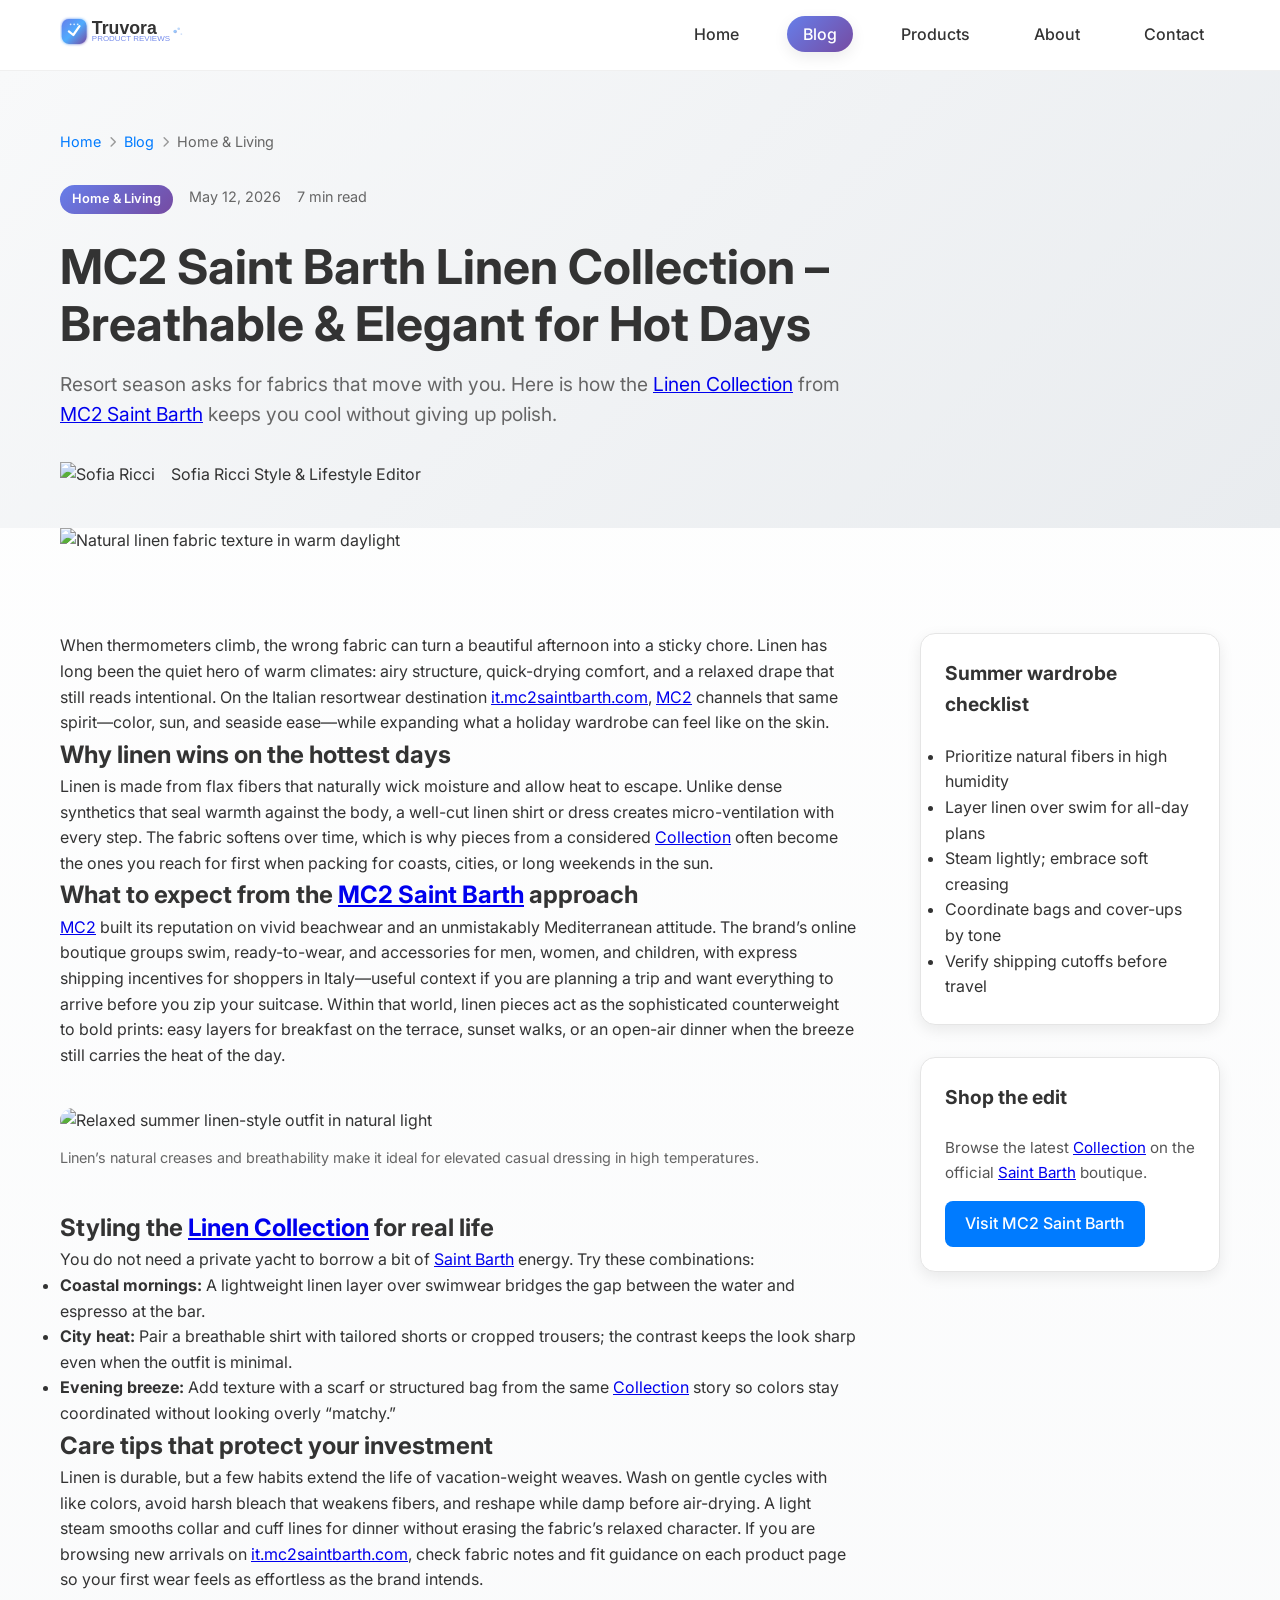
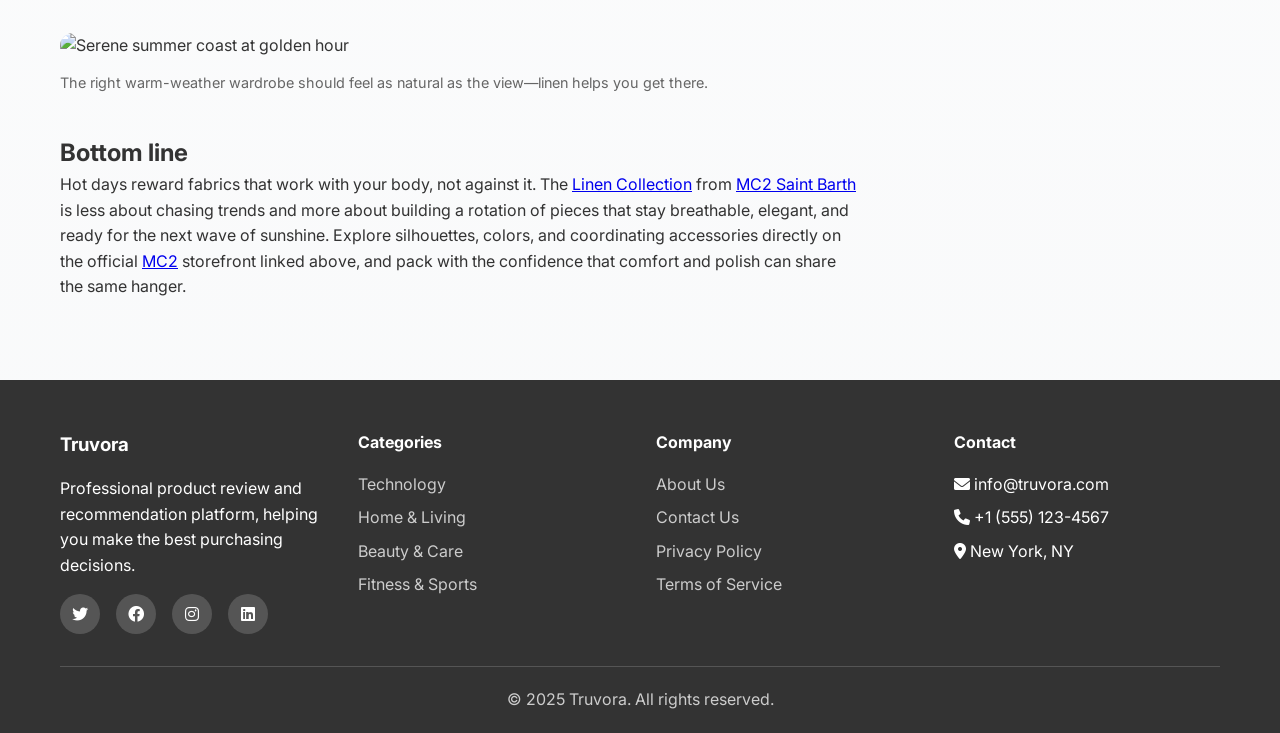
==== article-mc2-saint-barth-linen.html @ cedaa0e0 "5.8" ====
<!DOCTYPE html>
<html lang="en">
<head>
    <meta charset="UTF-8">
    <meta name="viewport" content="width=device-width, initial-scale=1.0">
    <title>MC2 Saint Barth Linen Collection – Breathable &amp; Elegant for Hot Days | Truvora</title>
    <meta name="description" content="Why linen belongs in your summer rotation: a closer look at the MC2 Saint Barth Linen Collection for breathable, elegant warm-weather style.">
    <link rel="stylesheet" href="styles.css">
    <link href="https://fonts.googleapis.com/css2?family=Inter:wght@300;400;500;600;700&display=swap" rel="stylesheet">
    <link rel="stylesheet" href="https://cdnjs.cloudflare.com/ajax/libs/font-awesome/6.0.0/css/all.min.css">
</head>
<body>
    <header class="header">
        <nav class="nav">
            <div class="nav-container">
                <div class="nav-logo">
                    <a href="index.html">
                        <img src="assets/truvora-logo.svg" alt="Truvora" class="logo">
                    </a>
                </div>
                <ul class="nav-menu">
                    <li><a href="index.html" class="nav-link">Home</a></li>
                    <li><a href="index.html#blog" class="nav-link active">Blog</a></li>
                    <li><a href="products.html" class="nav-link">Products</a></li>
                    <li><a href="about.html" class="nav-link">About</a></li>
                    <li><a href="contact.html" class="nav-link">Contact</a></li>
                </ul>
                <div class="nav-toggle">
                    <span></span>
                    <span></span>
                    <span></span>
                </div>
            </div>
        </nav>
    </header>

    <main>
        <article class="article-detail">
            <section class="article-hero">
                <div class="container">
                    <div class="breadcrumb">
                        <a href="index.html">Home</a>
                        <i class="fas fa-chevron-right"></i>
                        <a href="index.html#blog">Blog</a>
                        <i class="fas fa-chevron-right"></i>
                        <span>Home &amp; Living</span>
                    </div>

                    <div class="article-header">
                        <div class="article-meta">
                            <span class="article-category">Home &amp; Living</span>
                            <time class="article-date" datetime="2026-05-12">May 12, 2026</time>
                            <span class="article-read-time">7 min read</span>
                        </div>

                        <h1 class="article-title">MC2 Saint Barth Linen Collection – Breathable &amp; Elegant for Hot Days</h1>
                        <p class="article-subtitle">Resort season asks for fabrics that move with you. Here is how the <a href="https://admin.rewardoo.com/track/f3d2XEMuxmLf26zHn4UpFUmrH_b_bd1S8TTTZJlPIyOnU4Ndp4Wq_bPQtnCunZv2vePEtzWHOWPF6J0ziDn4dPK?source=inner&amp;url=https%3A%2F%2Fit.mc2saintbarth.com%2F">Linen Collection</a> from <a href="https://admin.rewardoo.com/track/f3d2XEMuxmLf26zHn4UpFUmrH_b_bd1S8TTTZJlPIyOnU4Ndp4Wq_bPQtnCunZv2vePEtzWHOWPF6J0ziDn4dPK?source=inner&amp;url=https%3A%2F%2Fit.mc2saintbarth.com%2F">MC2 Saint Barth</a> keeps you cool without giving up polish.</p>

                        <div class="article-author">
                            <img src="https://images.unsplash.com/photo-1544005313-94ddf0286df2?w=50&amp;h=50&amp;fit=crop&amp;crop=face" alt="Sofia Ricci">
                            <div class="author-info">
                                <span class="author-name">Sofia Ricci</span>
                                <span class="author-title">Style &amp; Lifestyle Editor</span>
                            </div>
                        </div>
                    </div>
                </div>
            </section>

            <section class="article-image">
                <div class="container">
                    <img src="https://images.unsplash.com/photo-1620799140408-edc6dcb6d633?w=1200&amp;h=600&amp;fit=crop" alt="Natural linen fabric texture in warm daylight" class="featured-image">
                </div>
            </section>

            <section class="article-content">
                <div class="container">
                    <div class="content-wrapper">
                        <div class="article-body">
                            <p class="lead">When thermometers climb, the wrong fabric can turn a beautiful afternoon into a sticky chore. Linen has long been the quiet hero of warm climates: airy structure, quick-drying comfort, and a relaxed drape that still reads intentional. On the Italian resortwear destination <a href="https://admin.rewardoo.com/track/f3d2XEMuxmLf26zHn4UpFUmrH_b_bd1S8TTTZJlPIyOnU4Ndp4Wq_bPQtnCunZv2vePEtzWHOWPF6J0ziDn4dPK?source=inner&amp;url=https%3A%2F%2Fit.mc2saintbarth.com%2F">it.mc2saintbarth.com</a>, <a href="https://admin.rewardoo.com/track/f3d2XEMuxmLf26zHn4UpFUmrH_b_bd1S8TTTZJlPIyOnU4Ndp4Wq_bPQtnCunZv2vePEtzWHOWPF6J0ziDn4dPK?source=inner&amp;url=https%3A%2F%2Fit.mc2saintbarth.com%2F">MC2</a> channels that same spirit—color, sun, and seaside ease—while expanding what a holiday wardrobe can feel like on the skin.</p>

                            <h2>Why linen wins on the hottest days</h2>
                            <p>Linen is made from flax fibers that naturally wick moisture and allow heat to escape. Unlike dense synthetics that seal warmth against the body, a well-cut linen shirt or dress creates micro-ventilation with every step. The fabric softens over time, which is why pieces from a considered <a href="https://admin.rewardoo.com/track/f3d2XEMuxmLf26zHn4UpFUmrH_b_bd1S8TTTZJlPIyOnU4Ndp4Wq_bPQtnCunZv2vePEtzWHOWPF6J0ziDn4dPK?source=inner&amp;url=https%3A%2F%2Fit.mc2saintbarth.com%2F">Collection</a> often become the ones you reach for first when packing for coasts, cities, or long weekends in the sun.</p>

                            <h2>What to expect from the <a href="https://admin.rewardoo.com/track/f3d2XEMuxmLf26zHn4UpFUmrH_b_bd1S8TTTZJlPIyOnU4Ndp4Wq_bPQtnCunZv2vePEtzWHOWPF6J0ziDn4dPK?source=inner&amp;url=https%3A%2F%2Fit.mc2saintbarth.com%2F">MC2 Saint Barth</a> approach</h2>
                            <p><a href="https://admin.rewardoo.com/track/f3d2XEMuxmLf26zHn4UpFUmrH_b_bd1S8TTTZJlPIyOnU4Ndp4Wq_bPQtnCunZv2vePEtzWHOWPF6J0ziDn4dPK?source=inner&amp;url=https%3A%2F%2Fit.mc2saintbarth.com%2F">MC2</a> built its reputation on vivid beachwear and an unmistakably Mediterranean attitude. The brand’s online boutique groups swim, ready-to-wear, and accessories for men, women, and children, with express shipping incentives for shoppers in Italy—useful context if you are planning a trip and want everything to arrive before you zip your suitcase. Within that world, linen pieces act as the sophisticated counterweight to bold prints: easy layers for breakfast on the terrace, sunset walks, or an open-air dinner when the breeze still carries the heat of the day.</p>

                            <figure style="margin: 2.5rem 0;">
                                <img src="https://images.unsplash.com/photo-1503341504253-dff4815485f1?w=1000&amp;h=560&amp;fit=crop" alt="Relaxed summer linen-style outfit in natural light" style="width: 100%; border-radius: var(--border-radius, 12px); display: block;">
                                <figcaption style="margin-top: 0.75rem; font-size: 0.9rem; color: #666;">Linen’s natural creases and breathability make it ideal for elevated casual dressing in high temperatures.</figcaption>
                            </figure>

                            <h2>Styling the <a href="https://admin.rewardoo.com/track/f3d2XEMuxmLf26zHn4UpFUmrH_b_bd1S8TTTZJlPIyOnU4Ndp4Wq_bPQtnCunZv2vePEtzWHOWPF6J0ziDn4dPK?source=inner&amp;url=https%3A%2F%2Fit.mc2saintbarth.com%2F">Linen Collection</a> for real life</h2>
                            <p>You do not need a private yacht to borrow a bit of <a href="https://admin.rewardoo.com/track/f3d2XEMuxmLf26zHn4UpFUmrH_b_bd1S8TTTZJlPIyOnU4Ndp4Wq_bPQtnCunZv2vePEtzWHOWPF6J0ziDn4dPK?source=inner&amp;url=https%3A%2F%2Fit.mc2saintbarth.com%2F">Saint Barth</a> energy. Try these combinations:</p>
                            <ul>
                                <li><strong>Coastal mornings:</strong> A lightweight linen layer over swimwear bridges the gap between the water and espresso at the bar.</li>
                                <li><strong>City heat:</strong> Pair a breathable shirt with tailored shorts or cropped trousers; the contrast keeps the look sharp even when the outfit is minimal.</li>
                                <li><strong>Evening breeze:</strong> Add texture with a scarf or structured bag from the same <a href="https://admin.rewardoo.com/track/f3d2XEMuxmLf26zHn4UpFUmrH_b_bd1S8TTTZJlPIyOnU4Ndp4Wq_bPQtnCunZv2vePEtzWHOWPF6J0ziDn4dPK?source=inner&amp;url=https%3A%2F%2Fit.mc2saintbarth.com%2F">Collection</a> story so colors stay coordinated without looking overly “matchy.”</li>
                            </ul>

                            <h2>Care tips that protect your investment</h2>
                            <p>Linen is durable, but a few habits extend the life of vacation-weight weaves. Wash on gentle cycles with like colors, avoid harsh bleach that weakens fibers, and reshape while damp before air-drying. A light steam smooths collar and cuff lines for dinner without erasing the fabric’s relaxed character. If you are browsing new arrivals on <a href="https://admin.rewardoo.com/track/f3d2XEMuxmLf26zHn4UpFUmrH_b_bd1S8TTTZJlPIyOnU4Ndp4Wq_bPQtnCunZv2vePEtzWHOWPF6J0ziDn4dPK?source=inner&amp;url=https%3A%2F%2Fit.mc2saintbarth.com%2F">it.mc2saintbarth.com</a>, check fabric notes and fit guidance on each product page so your first wear feels as effortless as the brand intends.</p>

                            <figure style="margin: 2.5rem 0;">
                                <img src="https://images.unsplash.com/photo-1469334031218-e382a71b716b?w=1000&amp;h=560&amp;fit=crop" alt="Serene summer coast at golden hour" style="width: 100%; border-radius: var(--border-radius, 12px); display: block;">
                                <figcaption style="margin-top: 0.75rem; font-size: 0.9rem; color: #666;">The right warm-weather wardrobe should feel as natural as the view—linen helps you get there.</figcaption>
                            </figure>

                            <h2>Bottom line</h2>
                            <p>Hot days reward fabrics that work with your body, not against it. The <a href="https://admin.rewardoo.com/track/f3d2XEMuxmLf26zHn4UpFUmrH_b_bd1S8TTTZJlPIyOnU4Ndp4Wq_bPQtnCunZv2vePEtzWHOWPF6J0ziDn4dPK?source=inner&amp;url=https%3A%2F%2Fit.mc2saintbarth.com%2F">Linen Collection</a> from <a href="https://admin.rewardoo.com/track/f3d2XEMuxmLf26zHn4UpFUmrH_b_bd1S8TTTZJlPIyOnU4Ndp4Wq_bPQtnCunZv2vePEtzWHOWPF6J0ziDn4dPK?source=inner&amp;url=https%3A%2F%2Fit.mc2saintbarth.com%2F">MC2 Saint Barth</a> is less about chasing trends and more about building a rotation of pieces that stay breathable, elegant, and ready for the next wave of sunshine. Explore silhouettes, colors, and coordinating accessories directly on the official <a href="https://admin.rewardoo.com/track/f3d2XEMuxmLf26zHn4UpFUmrH_b_bd1S8TTTZJlPIyOnU4Ndp4Wq_bPQtnCunZv2vePEtzWHOWPF6J0ziDn4dPK?source=inner&amp;url=https%3A%2F%2Fit.mc2saintbarth.com%2F">MC2</a> storefront linked above, and pack with the confidence that comfort and polish can share the same hanger.</p>
                        </div>

                        <aside class="article-sidebar">
                            <div class="sidebar-widget">
                                <h3>Summer wardrobe checklist</h3>
                                <ul class="takeaways-list">
                                    <li>Prioritize natural fibers in high humidity</li>
                                    <li>Layer linen over swim for all-day plans</li>
                                    <li>Steam lightly; embrace soft creasing</li>
                                    <li>Coordinate bags and cover-ups by tone</li>
                                    <li>Verify shipping cutoffs before travel</li>
                                </ul>
                            </div>

                            <div class="sidebar-widget">
                                <h3>Shop the edit</h3>
                                <p style="font-size: 0.95rem; color: #555; margin-bottom: 1rem;">Browse the latest <a href="https://admin.rewardoo.com/track/f3d2XEMuxmLf26zHn4UpFUmrH_b_bd1S8TTTZJlPIyOnU4Ndp4Wq_bPQtnCunZv2vePEtzWHOWPF6J0ziDn4dPK?source=inner&amp;url=https%3A%2F%2Fit.mc2saintbarth.com%2F">Collection</a> on the official <a href="https://admin.rewardoo.com/track/f3d2XEMuxmLf26zHn4UpFUmrH_b_bd1S8TTTZJlPIyOnU4Ndp4Wq_bPQtnCunZv2vePEtzWHOWPF6J0ziDn4dPK?source=inner&amp;url=https%3A%2F%2Fit.mc2saintbarth.com%2F">Saint Barth</a> boutique.</p>
                                <a href="https://admin.rewardoo.com/track/f3d2XEMuxmLf26zHn4UpFUmrH_b_bd1S8TTTZJlPIyOnU4Ndp4Wq_bPQtnCunZv2vePEtzWHOWPF6J0ziDn4dPK?source=inner&amp;url=https%3A%2F%2Fit.mc2saintbarth.com%2F" class="btn btn-primary" style="display: inline-block; padding: 0.65rem 1.25rem; text-decoration: none; border-radius: 8px;">Visit MC2 Saint Barth</a>
                            </div>
                        </aside>
                    </div>
                </div>
            </section>
        </article>
    </main>

    <footer class="footer">
        <div class="container">
            <div class="footer-content">
                <div class="footer-section">
                    <h3>Truvora</h3>
                    <p>Professional product review and recommendation platform, helping you make the best purchasing decisions.</p>
                    <div class="social-links">
                        <a href="#" aria-label="Twitter"><i class="fab fa-twitter"></i></a>
                        <a href="#" aria-label="Facebook"><i class="fab fa-facebook"></i></a>
                        <a href="#" aria-label="Instagram"><i class="fab fa-instagram"></i></a>
                        <a href="#" aria-label="LinkedIn"><i class="fab fa-linkedin"></i></a>
                    </div>
                </div>
                <div class="footer-section">
                    <h4>Categories</h4>
                    <ul>
                        <li><a href="#">Technology</a></li>
                        <li><a href="#">Home &amp; Living</a></li>
                        <li><a href="#">Beauty &amp; Care</a></li>
                        <li><a href="#">Fitness &amp; Sports</a></li>
                    </ul>
                </div>
                <div class="footer-section">
                    <h4>Company</h4>
                    <ul>
                        <li><a href="about.html">About Us</a></li>
                        <li><a href="contact.html">Contact Us</a></li>
                        <li><a href="#">Privacy Policy</a></li>
                        <li><a href="#">Terms of Service</a></li>
                    </ul>
                </div>
                <div class="footer-section">
                    <h4>Contact</h4>
                    <ul>
                        <li><i class="fas fa-envelope"></i> info@truvora.com</li>
                        <li><i class="fas fa-phone"></i> +1 (555) 123-4567</li>
                        <li><i class="fas fa-map-marker-alt"></i> New York, NY</li>
                    </ul>
                </div>
            </div>
            <div class="footer-bottom">
                <p>&copy; 2025 Truvora. All rights reserved.</p>
            </div>
        </div>
    </footer>

    <script src="script.js"></script>
</body>
</html>
---- styles.css ----
/* Reset and Base Styles */
* {
    margin: 0;
    padding: 0;
    box-sizing: border-box;
}

:root {
    --primary-color: #007bff;
    --primary-dark: #0056b3;
    --secondary-color: #ff6b6b;
    --accent-color: #28a745;
    --warning-color: #ffc107;
    --dark-color: #333;
    --light-color: #f8f9fa;
    --border-color: #e5e5e5;
    --shadow-light: 0 5px 15px rgba(0,0,0,0.08);
    --shadow-medium: 0 10px 30px rgba(0,0,0,0.12);
    --shadow-heavy: 0 20px 40px rgba(0,0,0,0.15);
    --gradient-primary: linear-gradient(135deg, #667eea 0%, #764ba2 100%);
    --gradient-secondary: linear-gradient(135deg, #f093fb 0%, #f5576c 100%);
    --gradient-accent: linear-gradient(135deg, #4facfe 0%, #00f2fe 100%);
    --border-radius: 15px;
    --border-radius-small: 8px;
    --transition: all 0.3s cubic-bezier(0.4, 0, 0.2, 1);
}

body {
    font-family: 'Inter', -apple-system, BlinkMacSystemFont, 'Segoe UI', Roboto, sans-serif;
    line-height: 1.6;
    color: var(--dark-color);
    background: linear-gradient(180deg, #ffffff 0%, #f8f9fa 100%);
    overflow-x: hidden;
}

.container {
    max-width: 1200px;
    margin: 0 auto;
    padding: 0 20px;
}

/* Header and Navigation */
.header {
    position: fixed;
    top: 0;
    width: 100%;
    background: rgba(255, 255, 255, 0.95);
    backdrop-filter: blur(20px);
    border-bottom: 1px solid rgba(0,0,0,0.06);
    z-index: 1000;
    transition: var(--transition);
    box-shadow: 0 2px 20px rgba(0,0,0,0.04);
}

.nav-container {
    max-width: 1200px;
    margin: 0 auto;
    padding: 0 20px;
    display: flex;
    justify-content: space-between;
    align-items: center;
    height: 70px;
}

.nav-logo .logo {
    height: 40px;
    width: auto;
}

.nav-menu {
    display: flex;
    list-style: none;
    gap: 2rem;
}

.nav-link {
    text-decoration: none;
    color: var(--dark-color);
    font-weight: 500;
    transition: var(--transition);
    position: relative;
    padding: 8px 16px;
    border-radius: 20px;
}

.nav-link:hover {
    color: var(--primary-color);
    background: rgba(0, 123, 255, 0.08);
}

.nav-link.active {
    color: white;
    background: var(--gradient-primary);
    box-shadow: var(--shadow-light);
}

.nav-link.active::after {
    display: none;
}

.nav-toggle {
    display: none;
    flex-direction: column;
    cursor: pointer;
}

.nav-toggle span {
    width: 25px;
    height: 3px;
    background: #333;
    margin: 3px 0;
    transition: 0.3s;
}

/* Hero Section */
.hero {
    padding: 120px 0 80px;
    background: var(--gradient-primary);
    color: white;
    display: flex;
    align-items: center;
    min-height: 85vh;
    position: relative;
    overflow: hidden;
}

.hero::before {
    content: '';
    position: absolute;
    top: 0;
    left: 0;
    right: 0;
    bottom: 0;
    background: url('data:image/svg+xml,<svg xmlns="http://www.w3.org/2000/svg" viewBox="0 0 100 20"><defs><radialGradient id="a" cx="50%" cy="50%" r="50%"><stop offset="0%" stop-color="%23fff" stop-opacity="0.1"/><stop offset="100%" stop-color="%23fff" stop-opacity="0"/></radialGradient></defs><circle cx="10" cy="10" r="10" fill="url(%23a)"/><circle cx="30" cy="10" r="8" fill="url(%23a)"/><circle cx="60" cy="10" r="12" fill="url(%23a)"/><circle cx="90" cy="10" r="6" fill="url(%23a)"/></svg>');
    opacity: 0.1;
    animation: float 20s ease-in-out infinite;
}

.hero-content {
    flex: 1;
    max-width: 600px;
    margin: 0 auto 0 0;
}

.hero-badges {
    display: flex;
    gap: 1rem;
    margin-bottom: 1.5rem;
    flex-wrap: wrap;
}

.hero-badge {
    display: inline-flex;
    align-items: center;
    gap: 0.5rem;
    background: rgba(255, 255, 255, 0.2);
    backdrop-filter: blur(10px);
    color: white;
    padding: 0.5rem 1rem;
    border-radius: 25px;
    font-size: 0.85rem;
    font-weight: 500;
    border: 1px solid rgba(255, 255, 255, 0.3);
    transition: var(--transition);
}

.hero-badge:hover {
    background: rgba(255, 255, 255, 0.3);
    transform: translateY(-2px);
    box-shadow: 0 8px 25px rgba(0,0,0,0.15);
}

.hero-badge i {
    font-size: 0.9rem;
    filter: drop-shadow(0 1px 2px rgba(0,0,0,0.2));
}

.hero-title {
    font-size: 3.5rem;
    font-weight: 700;
    margin-bottom: 1rem;
    line-height: 1.2;
    background: linear-gradient(45deg, #fff, #f0f8ff);
    -webkit-background-clip: text;
    -webkit-text-fill-color: transparent;
    background-clip: text;
    text-shadow: 0 4px 12px rgba(0,0,0,0.1);
}

.hero-subtitle {
    font-size: 1.25rem;
    margin-bottom: 2rem;
    opacity: 0.9;
}

.hero-search {
    display: flex;
    gap: 10px;
    margin-bottom: 2rem;
    position: relative;
}

.hero-search input {
    flex: 1;
    padding: 18px 24px;
    border: none;
    border-radius: 50px;
    font-size: 1rem;
    outline: none;
    background: rgba(255, 255, 255, 0.95);
    backdrop-filter: blur(10px);
    box-shadow: var(--shadow-medium);
    transition: var(--transition);
}

.hero-search input:focus {
    transform: translateY(-2px);
    box-shadow: 0 15px 35px rgba(0,0,0,0.15);
}

.hero-search button {
    padding: 18px 28px;
    background: var(--gradient-secondary);
    color: white;
    border: none;
    border-radius: 50px;
    cursor: pointer;
    transition: var(--transition);
    box-shadow: var(--shadow-medium);
    position: relative;
    overflow: hidden;
}

.hero-search button::before {
    content: '';
    position: absolute;
    top: 0;
    left: -100%;
    width: 100%;
    height: 100%;
    background: linear-gradient(90deg, transparent, rgba(255,255,255,0.3), transparent);
    transition: left 0.6s;
}

.hero-search button:hover::before {
    left: 100%;
}

.hero-search button:hover {
    transform: translateY(-3px);
    box-shadow: 0 20px 40px rgba(0,0,0,0.2);
}

.hero-visual {
    flex: 1;
    display: flex;
    justify-content: center;
    align-items: center;
    padding: 2rem;
}

.product-showcase {
    display: grid;
    grid-template-columns: 1fr 1fr;
    grid-template-rows: auto auto auto;
    gap: 1.5rem;
    max-width: 500px;
    width: 100%;
}

.product-item-hero {
    background: rgba(255, 255, 255, 0.95);
    backdrop-filter: blur(20px);
    border-radius: 20px;
    padding: 1rem;
    box-shadow: 0 15px 35px rgba(0,0,0,0.1);
    transition: var(--transition);
    border: 1px solid rgba(255, 255, 255, 0.2);
    position: relative;
    overflow: hidden;
}

.product-item-hero::before {
    content: '';
    position: absolute;
    top: 0;
    left: -100%;
    width: 100%;
    height: 100%;
    background: linear-gradient(90deg, transparent, rgba(255,255,255,0.3), transparent);
    transition: left 0.6s;
}

.product-item-hero:hover::before {
    left: 100%;
}

.product-item-hero:hover {
    transform: translateY(-8px) scale(1.02);
    box-shadow: 0 25px 50px rgba(0,0,0,0.15);
}

.product-img {
    width: 100%;
    height: 100px;
    object-fit: cover;
    border-radius: 12px;
    margin-bottom: 0.75rem;
}

.product-rating-hero {
    display: flex;
    align-items: center;
    justify-content: space-between;
    gap: 0.5rem;
}

.stars-hero {
    display: flex;
    gap: 2px;
}

.stars-hero i {
    color: #ffc107;
    font-size: 0.8rem;
    filter: drop-shadow(0 1px 2px rgba(255, 193, 7, 0.3));
}

.rating-score {
    font-weight: 600;
    color: var(--dark-color);
    font-size: 0.9rem;
}

.review-stats {
    grid-column: 1 / -1;
    display: flex;
    justify-content: space-between;
    gap: 1rem;
    background: rgba(255, 255, 255, 0.9);
    backdrop-filter: blur(20px);
    border-radius: 20px;
    padding: 1.5rem;
    margin-top: 1rem;
    box-shadow: 0 15px 35px rgba(0,0,0,0.1);
    border: 1px solid rgba(255, 255, 255, 0.2);
}

.stat-item-hero {
    text-align: center;
    flex: 1;
}

.stat-number-hero {
    font-size: 1.5rem;
    font-weight: 700;
    color: var(--primary-color);
    background: var(--gradient-primary);
    -webkit-background-clip: text;
    -webkit-text-fill-color: transparent;
    background-clip: text;
    margin-bottom: 0.25rem;
}

.stat-label-hero {
    font-size: 0.8rem;
    color: var(--dark-color);
    opacity: 0.7;
    font-weight: 500;
}

/* Animation for product showcase */
.product-item-hero:nth-child(1) {
    animation-delay: 0.1s;
}

.product-item-hero:nth-child(2) {
    animation-delay: 0.2s;
}

.product-item-hero:nth-child(3) {
    animation-delay: 0.3s;
}

.review-stats {
    animation-delay: 0.4s;
}

/* Blog Section */
.blog-section {
    padding: 80px 0;
}

.section-header {
    text-align: center;
    margin-bottom: 3rem;
}

.section-header h2 {
    font-size: 2.5rem;
    font-weight: 700;
    margin-bottom: 1rem;
    color: var(--dark-color);
    position: relative;
    display: inline-block;
}

.section-header h2::after {
    content: '';
    position: absolute;
    bottom: -8px;
    left: 50%;
    transform: translateX(-50%);
    width: 60px;
    height: 4px;
    background: var(--gradient-primary);
    border-radius: 2px;
}

.category-filter {
    display: flex;
    justify-content: center;
    gap: 1rem;
    flex-wrap: wrap;
}

.filter-btn {
    padding: 12px 24px;
    border: 2px solid var(--border-color);
    background: white;
    color: #666;
    border-radius: 30px;
    cursor: pointer;
    transition: var(--transition);
    font-weight: 500;
    position: relative;
    overflow: hidden;
    box-shadow: var(--shadow-light);
}

.filter-btn::before {
    content: '';
    position: absolute;
    top: 0;
    left: -100%;
    width: 100%;
    height: 100%;
    background: var(--gradient-primary);
    transition: var(--transition);
    z-index: -1;
}

.filter-btn:hover::before,
.filter-btn.active::before {
    left: 0;
}

.filter-btn:hover,
.filter-btn.active {
    color: white;
    border-color: transparent;
    transform: translateY(-3px);
    box-shadow: var(--shadow-medium);
}

.blog-grid {
    display: grid;
    grid-template-columns: repeat(auto-fit, minmax(350px, 1fr));
    gap: 2rem;
    margin-bottom: 3rem;
}

.blog-card {
    background: white;
    border-radius: var(--border-radius);
    overflow: hidden;
    box-shadow: var(--shadow-light);
    transition: var(--transition);
    cursor: pointer;
    position: relative;
    border: 1px solid rgba(0,0,0,0.05);
}

.blog-card:hover {
    cursor: pointer;
}

.blog-card::before {
    content: '';
    position: absolute;
    top: 0;
    left: 0;
    right: 0;
    height: 4px;
    background: var(--gradient-primary);
    transform: scaleX(0);
    transition: var(--transition);
    transform-origin: left;
}

.blog-card:hover::before {
    transform: scaleX(1);
}

.blog-card:hover {
    transform: translateY(-8px) scale(1.02);
    box-shadow: var(--shadow-heavy);
    border-color: rgba(0, 123, 255, 0.1);
}

.blog-image {
    position: relative;
    overflow: hidden;
}

.blog-image img {
    width: 100%;
    height: 250px;
    object-fit: cover;
    object-position: center;
    transition: var(--transition);
    filter: brightness(1) contrast(1.05) saturate(1.1);
}

.blog-card:hover .blog-image img {
    transform: scale(1.08);
    filter: brightness(1.1) contrast(1.1) saturate(1.2);
}

/* Add image loading animation */
.blog-image {
    background: linear-gradient(90deg, #f0f0f0 25%, #e0e0e0 50%, #f0f0f0 75%);
    background-size: 200% 100%;
}

.blog-image img {
    opacity: 1;
}

@keyframes imageLoad {
    from {
        opacity: 0;
        transform: scale(0.95);
    }
    to {
        opacity: 1;
        transform: scale(1);
    }
}

.blog-content {
    padding: 1.5rem;
}

.blog-category {
    display: inline-block;
    background: var(--gradient-primary);
    color: white;
    padding: 6px 14px;
    border-radius: 20px;
    font-size: 0.75rem;
    font-weight: 600;
    margin-bottom: 0.75rem;
    text-transform: uppercase;
    letter-spacing: 0.5px;
    box-shadow: var(--shadow-light);
    position: relative;
    overflow: hidden;
}

.blog-category::before {
    content: '';
    position: absolute;
    top: 0;
    left: -100%;
    width: 100%;
    height: 100%;
    background: linear-gradient(90deg, transparent, rgba(255,255,255,0.2), transparent);
    transition: left 0.6s;
}

.blog-card:hover .blog-category::before {
    left: 100%;
}

.blog-content h3 {
    font-size: 1.25rem;
    font-weight: 600;
    margin-bottom: 0.5rem;
    line-height: 1.3;
}

.blog-content p {
    color: #666;
    margin-bottom: 1rem;
    line-height: 1.6;
}

.blog-meta {
    display: flex;
    gap: 1rem;
    color: #999;
    font-size: 0.9rem;
}

/* Featured Products */
.featured-products {
    background: linear-gradient(180deg, #f8f9fa 0%, #e9ecef 100%);
    padding: 80px 0;
    position: relative;
}

.featured-products::before {
    content: '';
    position: absolute;
    top: 0;
    left: 0;
    right: 0;
    height: 100px;
    background: linear-gradient(180deg, transparent 0%, rgba(248, 249, 250, 0.8) 100%);
    pointer-events: none;
}

.featured-products h2 {
    text-align: center;
    font-size: 2.5rem;
    font-weight: 700;
    margin-bottom: 3rem;
    color: #333;
}

.products-grid {
    display: grid;
    grid-template-columns: repeat(auto-fit, minmax(300px, 1fr));
    gap: 2rem;
}

.product-card {
    background: white;
    border-radius: var(--border-radius);
    overflow: hidden;
    box-shadow: var(--shadow-light);
    transition: var(--transition);
    cursor: pointer;
    position: relative;
    border: 1px solid rgba(0,0,0,0.05);
}

.product-card::after {
    content: '';
    position: absolute;
    top: 0;
    left: 0;
    right: 0;
    bottom: 0;
    background: linear-gradient(45deg, rgba(0, 123, 255, 0.05), rgba(118, 75, 162, 0.05));
    opacity: 0;
    transition: var(--transition);
    pointer-events: none;
}

.product-card:hover::after {
    opacity: 1;
}

.product-card:hover {
    transform: translateY(-8px) scale(1.02);
    box-shadow: var(--shadow-heavy);
    border-color: rgba(0, 123, 255, 0.2);
}

.product-card img {
    width: 100%;
    height: 200px;
    object-fit: cover;
}

.product-info {
    padding: 1.5rem;
}

.product-info h3 {
    font-size: 1.1rem;
    font-weight: 600;
    margin-bottom: 0.5rem;
}

.product-price {
    font-size: 1.25rem;
    font-weight: 700;
    color: #ff6b6b;
    margin-bottom: 0.5rem;
}

.product-rating {
    display: flex;
    align-items: center;
    gap: 0.5rem;
}

.product-rating .fas,
.product-rating .far {
    color: #ffc107;
    filter: drop-shadow(0 1px 2px rgba(255, 193, 7, 0.3));
    transition: var(--transition);
}

.product-card:hover .product-rating .fas {
    transform: scale(1.1);
    color: #ff9800;
}

/* Footer */
.footer {
    background: #333;
    color: white;
    padding: 50px 0 20px;
}

.footer-content {
    display: grid;
    grid-template-columns: repeat(auto-fit, minmax(250px, 1fr));
    gap: 2rem;
    margin-bottom: 2rem;
}

.footer-section h3,
.footer-section h4 {
    margin-bottom: 1rem;
}

.footer-section ul {
    list-style: none;
}

.footer-section ul li {
    margin-bottom: 0.5rem;
}

.footer-section a {
    color: #ccc;
    text-decoration: none;
    transition: color 0.3s ease;
}

.footer-section a:hover {
    color: white;
}

.social-links {
    display: flex;
    gap: 1rem;
    margin-top: 1rem;
}

.social-links a {
    display: inline-flex;
    align-items: center;
    justify-content: center;
    width: 40px;
    height: 40px;
    background: #555;
    color: white;
    border-radius: 50%;
    text-decoration: none;
    transition: all 0.3s ease;
}

.social-links a:hover {
    background: #007bff;
    transform: translateY(-2px);
}

.footer-bottom {
    border-top: 1px solid #555;
    padding-top: 20px;
    text-align: center;
    color: #ccc;
}

/* Pagination */
.pagination {
    display: flex;
    justify-content: center;
    align-items: center;
    gap: 10px;
    margin-top: 3rem;
}

.pagination-btn,
.pagination-number {
    padding: 10px 15px;
    border: 1px solid #ddd;
    background: white;
    color: #333;
    border-radius: 5px;
    cursor: pointer;
    transition: all 0.3s ease;
}

.pagination-btn:hover,
.pagination-number:hover {
    background: #007bff;
    color: white;
    border-color: #007bff;
}

.pagination-number.active {
    background: #007bff;
    color: white;
    border-color: #007bff;
}

.pagination-btn:disabled {
    opacity: 0.5;
    cursor: not-allowed;
}

/* About Page Styles */
.about-page,
.contact-page,
.products-page {
    padding-top: 70px;
}

.page-hero {
    padding: 120px 0 60px;
    background: linear-gradient(135deg, #667eea 0%, #764ba2 100%);
    color: white;
    text-align: center;
}

.page-hero h1 {
    font-size: 3rem;
    font-weight: 700;
    margin-bottom: 1rem;
}

.page-hero p {
    font-size: 1.25rem;
    opacity: 0.9;
}

.about-content {
    padding: 80px 0;
    background: white;
}

.about-grid {
    display: grid;
    grid-template-columns: 1fr 1fr;
    gap: 4rem;
    align-items: center;
    margin-bottom: 4rem;
}

.about-text h2 {
    font-size: 2.5rem;
    font-weight: 700;
    margin-bottom: 1.5rem;
    color: #333;
}

/* About text and image sections */
.about-text {
    display: block;
}

.about-image {
    display: block;
}

.about-text h3 {
    font-size: 1.5rem;
    font-weight: 600;
    margin: 2rem 0 1rem;
    color: #333;
}

.about-text p {
    font-size: 1.1rem;
    line-height: 1.8;
    color: #666;
    margin-bottom: 1.5rem;
}

.values-list {
    list-style: none;
    padding: 0;
}

.values-list li {
    margin-bottom: 1rem;
    padding: 15px;
    background: #f8f9fa;
    border-radius: 10px;
    border-left: 4px solid #007bff;
}

.values-list strong {
    color: #007bff;
}

.about-image img {
    width: 100%;
    border-radius: 15px;
    box-shadow: 0 20px 40px rgba(0,0,0,0.1);
}

.team-section {
    padding: 80px 0;
    background: #f8f9fa;
}

.team-section h2 {
    text-align: center;
    font-size: 2.5rem;
    font-weight: 700;
    margin-bottom: 3rem;
    color: #333;
}

.team-grid {
    display: grid;
    grid-template-columns: repeat(auto-fit, minmax(250px, 1fr));
    gap: 2rem;
}

.team-member {
    background: white;
    padding: 2rem;
    border-radius: 15px;
    text-align: center;
    box-shadow: 0 10px 30px rgba(0,0,0,0.1);
    transition: all 0.3s ease;
}

.team-member:hover {
    transform: translateY(-5px);
    box-shadow: 0 20px 40px rgba(0,0,0,0.15);
}

.team-member img {
    width: 120px;
    height: 120px;
    border-radius: 50%;
    object-fit: cover;
    margin-bottom: 1rem;
}

.team-member h3 {
    font-size: 1.25rem;
    font-weight: 600;
    margin-bottom: 0.5rem;
    color: #333;
}

.team-role {
    color: #007bff;
    font-weight: 600;
    margin-bottom: 1rem;
}

.stats-section {
    padding: 80px 0;
    background: #333;
    color: white;
}

.stats-grid {
    display: grid;
    grid-template-columns: repeat(auto-fit, minmax(200px, 1fr));
    gap: 2rem;
    text-align: center;
}

.stat-number {
    font-size: 3rem;
    font-weight: 700;
    color: #007bff;
    margin-bottom: 0.5rem;
}

.stat-label {
    font-size: 1.1rem;
    opacity: 0.8;
}

.methodology-section {
    padding: 80px 0;
    background: white;
}

.methodology-section h2 {
    text-align: center;
    font-size: 2.5rem;
    font-weight: 700;
    margin-bottom: 3rem;
    color: #333;
}

.methodology-grid {
    display: grid;
    grid-template-columns: repeat(auto-fit, minmax(250px, 1fr));
    gap: 2rem;
}

.methodology-item {
    text-align: center;
    padding: 2rem;
}

.methodology-icon {
    width: 80px;
    height: 80px;
    background: #007bff;
    color: white;
    border-radius: 50%;
    display: flex;
    align-items: center;
    justify-content: center;
    margin: 0 auto 1.5rem;
    font-size: 2rem;
}

.methodology-item h3 {
    font-size: 1.25rem;
    font-weight: 600;
    margin-bottom: 1rem;
    color: #333;
}

.methodology-item p {
    color: #666;
    line-height: 1.6;
}

/* Contact Page Styles */
.contact-content {
    padding: 80px 0;
    background: white;
    position: relative;
    z-index: 10;
    width: 100%;
    visibility: visible !important;
    min-height: 600px;
}

.contact-grid {
    display: grid;
    grid-template-columns: 1fr 1fr;
    gap: 4rem;
}

.contact-info h2 {
    font-size: 2rem;
    font-weight: 700;
    margin-bottom: 2rem;
    color: #333;
}

.contact-item {
    display: flex;
    gap: 1rem;
    margin-bottom: 2rem;
}

.contact-icon {
    width: 50px;
    height: 50px;
    background: #007bff;
    color: white;
    border-radius: 50%;
    display: flex;
    align-items: center;
    justify-content: center;
    flex-shrink: 0;
}

.contact-details h3 {
    font-size: 1.1rem;
    font-weight: 600;
    margin-bottom: 0.5rem;
    color: #333;
}

.contact-details p {
    color: #666;
    margin-bottom: 0.25rem;
}

.contact-social {
    margin-top: 2rem;
}

.contact-social h3 {
    font-size: 1.1rem;
    font-weight: 600;
    margin-bottom: 1rem;
    color: #333;
}

.contact-form-container h2 {
    font-size: 2rem;
    font-weight: 700;
    margin-bottom: 2rem;
    color: #333;
}

.form-group {
    margin-bottom: 1.5rem;
}

.form-group label {
    display: block;
    margin-bottom: 0.5rem;
    font-weight: 500;
    color: #333;
}

.form-group input,
.form-group select,
.form-group textarea {
    width: 100%;
    padding: 12px 15px;
    border: 2px solid #e5e5e5;
    border-radius: 8px;
    font-size: 1rem;
    transition: border-color 0.3s ease;
}

.form-group input:focus,
.form-group select:focus,
.form-group textarea:focus {
    outline: none;
    border-color: #007bff;
}

.checkbox-container {
    display: flex;
    align-items: center;
    gap: 0.5rem;
    cursor: pointer;
}

.checkbox-container input[type="checkbox"] {
    width: auto;
}

.submit-btn {
    background: #007bff;
    color: white;
    padding: 15px 30px;
    border: none;
    border-radius: 8px;
    font-size: 1rem;
    font-weight: 600;
    cursor: pointer;
    display: flex;
    align-items: center;
    gap: 0.5rem;
    transition: all 0.3s ease;
}

.submit-btn:hover {
    background: #0056b3;
    transform: translateY(-2px);
}

.faq-section {
    padding: 80px 0;
    background: #f8f9fa;
}

.faq-section h2 {
    text-align: center;
    font-size: 2.5rem;
    font-weight: 700;
    margin-bottom: 3rem;
    color: #333;
}

.faq-grid {
    display: grid;
    grid-template-columns: repeat(auto-fit, minmax(300px, 1fr));
    gap: 2rem;
}

.faq-item {
    background: white;
    padding: 2rem;
    border-radius: 15px;
    box-shadow: 0 10px 30px rgba(0,0,0,0.1);
}

.faq-item h3 {
    font-size: 1.25rem;
    font-weight: 600;
    margin-bottom: 1rem;
    color: #333;
}

.faq-item p {
    color: #666;
    line-height: 1.6;
}

.map-section {
    padding: 80px 0;
}

.map-section h2 {
    text-align: center;
    font-size: 2.5rem;
    font-weight: 700;
    margin-bottom: 3rem;
    color: #333;
}

.map-placeholder {
    background: #f8f9fa;
    height: 300px;
    border-radius: 15px;
    display: flex;
    flex-direction: column;
    align-items: center;
    justify-content: center;
    border: 2px dashed #ddd;
}

.map-placeholder i {
    font-size: 3rem;
    color: #007bff;
    margin-bottom: 1rem;
}

.map-placeholder p {
    color: #666;
    text-align: center;
    margin: 0.25rem 0;
}

/* Products Page Styles */
.products-filters {
    padding: 40px 0;
    background: #f8f9fa !important;
    position: relative;
    z-index: 10;
    width: 100%;
    visibility: visible !important;
}

.filter-controls {
    display: flex;
    justify-content: space-between;
    align-items: center;
    flex-wrap: wrap;
    gap: 1rem;
}

.category-filters {
    display: flex;
    gap: 1rem;
    flex-wrap: wrap;
}

.sort-controls select {
    padding: 10px 15px;
    border: 2px solid #e5e5e5;
    border-radius: 8px;
    background: white;
    color: #333;
    font-size: 1rem;
    cursor: pointer;
}

.products-content {
    padding: 80px 0;
    background: white;
    position: relative;
    z-index: 10;
    width: 100%;
    visibility: visible !important;
    min-height: 800px;
}

.product-item {
    background: white;
    border-radius: 15px;
    overflow: hidden;
    box-shadow: 0 10px 30px rgba(0,0,0,0.1);
    transition: all 0.3s ease;
}

.product-item:hover {
    transform: translateY(-5px);
    box-shadow: 0 20px 40px rgba(0,0,0,0.15);
}

.product-image {
    position: relative;
    overflow: hidden;
}

.product-image img {
    width: 100%;
    height: 250px;
    object-fit: cover;
    transition: transform 0.3s ease;
}

.product-item:hover .product-image img {
    transform: scale(1.05);
}

.product-badge {
    position: absolute;
    top: 15px;
    left: 15px;
    background: #ff6b6b;
    color: white;
    padding: 5px 12px;
    border-radius: 15px;
    font-size: 0.8rem;
    font-weight: 600;
}

.product-badge.best-value {
    background: #28a745;
}

.product-info {
    padding: 1.5rem;
}

.product-info h3 {
    font-size: 1.25rem;
    font-weight: 600;
    margin-bottom: 0.75rem;
    color: #333;
}

.product-description {
    color: #666;
    line-height: 1.6;
    margin-bottom: 1rem;
}

.product-features {
    display: flex;
    flex-wrap: wrap;
    gap: 0.5rem;
    margin-bottom: 1rem;
}

.feature {
    background: #e3f2fd;
    color: #1976d2;
    padding: 4px 8px;
    border-radius: 12px;
    font-size: 0.8rem;
    font-weight: 500;
}

.product-rating {
    display: flex;
    align-items: center;
    justify-content: space-between;
    margin-bottom: 1rem;
}

.stars {
    color: #ffc107;
}

.rating-text {
    color: #666;
    font-size: 0.9rem;
}

.product-price {
    margin-bottom: 1.5rem;
}

.current-price {
    font-size: 1.5rem;
    font-weight: 700;
    color: #ff6b6b;
}

.original-price {
    font-size: 1rem;
    color: #999;
    text-decoration: line-through;
    margin-left: 0.5rem;
}

.product-actions {
    display: flex;
    gap: 0.75rem;
}

.btn-primary,
.btn-secondary {
    flex: 1;
    padding: 10px 15px;
    border: none;
    border-radius: 8px;
    text-decoration: none;
    text-align: center;
    font-weight: 500;
    transition: all 0.3s ease;
}

.btn-primary {
    background: #007bff;
    color: white;
}

.btn-primary:hover {
    background: #0056b3;
    transform: translateY(-1px);
}

.btn-secondary {
    background: transparent;
    color: #007bff;
    border: 2px solid #007bff;
}

.btn-secondary:hover {
    background: #007bff;
    color: white;
}

/* Responsive Design */
@media (max-width: 768px) {
    .nav-menu {
        position: fixed;
        top: 70px;
        left: -100%;
        width: 100%;
        height: calc(100vh - 70px);
        background: linear-gradient(180deg, rgba(255,255,255,0.98) 0%, rgba(248,249,250,0.98) 100%);
        backdrop-filter: blur(20px);
        flex-direction: column;
        justify-content: flex-start;
        align-items: center;
        padding-top: 3rem;
        transition: left 0.4s cubic-bezier(0.4, 0, 0.2, 1);
        box-shadow: var(--shadow-heavy);
        z-index: 999;
    }

    .nav-menu.active {
        left: 0;
    }

    .nav-menu .nav-link {
        margin: 0.75rem 0;
        padding: 12px 24px;
        border-radius: 25px;
        transition: var(--transition);
        width: 200px;
        text-align: center;
    }

    .nav-toggle {
        display: flex;
    }

    .nav-toggle.active span:nth-child(1) {
        transform: rotate(-45deg) translate(-5px, 6px);
    }

    .nav-toggle.active span:nth-child(2) {
        opacity: 0;
    }

    .nav-toggle.active span:nth-child(3) {
        transform: rotate(45deg) translate(-5px, -6px);
    }

    .hero {
        flex-direction: column;
        text-align: center;
        padding: 100px 0 60px;
        min-height: 70vh;
    }

    .hero-title {
        font-size: 2.2rem;
        margin-bottom: 1.5rem;
    }

    .hero-subtitle {
        font-size: 1.1rem;
        margin-bottom: 2rem;
    }

    .hero-content {
        margin: 0 0 2rem 0;
        padding: 0 1rem;
    }

    .hero-search {
        flex-direction: column;
        gap: 15px;
        max-width: 400px;
        margin: 0 auto 2rem;
    }

    .hero-visual {
        padding: 1rem;
        margin-top: 2rem;
    }

    .product-showcase {
        grid-template-columns: 1fr;
        gap: 1rem;
        max-width: 300px;
    }

    .review-stats {
        flex-direction: column;
        gap: 0.75rem;
        text-align: center;
    }

    .stat-item-hero {
        padding: 0.5rem 0;
        border-bottom: 1px solid rgba(0,0,0,0.05);
    }

    .stat-item-hero:last-child {
        border-bottom: none;
    }

    .stat-number-hero {
        font-size: 1.25rem;
    }

    .blog-grid {
        grid-template-columns: 1fr;
    }

    .products-grid {
        grid-template-columns: 1fr;
    }

    .about-grid {
        grid-template-columns: 1fr;
        gap: 2rem;
    }

    .contact-grid {
        grid-template-columns: 1fr;
        gap: 2rem;
    }

    .filter-controls {
        flex-direction: column;
        align-items: stretch;
    }

    .category-filters {
        justify-content: center;
    }

    .team-grid {
        grid-template-columns: repeat(auto-fit, minmax(200px, 1fr));
    }

    .stats-grid {
        grid-template-columns: repeat(2, 1fr);
    }

    .methodology-grid {
        grid-template-columns: 1fr;
    }

    .footer-content {
        grid-template-columns: 1fr;
        text-align: center;
    }
}

@media (max-width: 480px) {
    .container {
        padding: 0 15px;
    }

    .hero-title {
        font-size: 2rem;
    }

    .hero-search {
        flex-direction: column;
    }

    .category-filters {
        gap: 0.5rem;
    }

    .filter-btn {
        padding: 8px 16px;
        font-size: 0.9rem;
    }

    .product-actions {
        flex-direction: column;
    }

    .stats-grid {
        grid-template-columns: 1fr;
    }
}

/* Animation Classes */
.fade-in {
    opacity: 0;
    transform: translateY(30px);
    transition: all 0.6s ease;
}

.fade-in.visible {
    opacity: 1;
    transform: translateY(0);
}

.slide-in-left {
    opacity: 0;
    transform: translateX(-50px);
    transition: all 0.6s ease;
}

.slide-in-left.visible {
    opacity: 1;
    transform: translateX(0);
}

.slide-in-right {
    opacity: 0;
    transform: translateX(50px);
    transition: all 0.6s ease;
}

.slide-in-right.visible {
    opacity: 1;
    transform: translateX(0);
}

/* Loading States */
.loading {
    opacity: 0.6;
    pointer-events: none;
}

.skeleton {
    background: linear-gradient(90deg, #f0f0f0 25%, #e0e0e0 50%, #f0f0f0 75%);
    background-size: 200% 100%;
    animation: loading 1.5s infinite;
}

/* Decorative Elements */
.decorative-blob {
    position: absolute;
    border-radius: 50%;
    background: var(--gradient-primary);
    opacity: 0.1;
    animation: float 6s ease-in-out infinite;
}

.blob-1 {
    width: 200px;
    height: 200px;
    top: 10%;
    right: 10%;
    animation-delay: 0s;
}

.blob-2 {
    width: 150px;
    height: 150px;
    bottom: 20%;
    left: 5%;
    animation-delay: 2s;
}

.blob-3 {
    width: 100px;
    height: 100px;
    top: 60%;
    right: 20%;
    animation-delay: 4s;
}

/* Enhanced Button Styles */
.btn-enhanced {
    position: relative;
    overflow: hidden;
    background: var(--gradient-primary);
    color: white;
    border: none;
    padding: 12px 24px;
    border-radius: 30px;
    font-weight: 600;
    cursor: pointer;
    transition: var(--transition);
    box-shadow: var(--shadow-light);
}

.btn-enhanced::before {
    content: '';
    position: absolute;
    top: 0;
    left: -100%;
    width: 100%;
    height: 100%;
    background: linear-gradient(90deg, transparent, rgba(255,255,255,0.3), transparent);
    transition: left 0.5s;
}

.btn-enhanced:hover::before {
    left: 100%;
}

.btn-enhanced:hover {
    transform: translateY(-2px);
    box-shadow: var(--shadow-medium);
}

/* Glassmorphism Effect */
.glass {
    background: rgba(255, 255, 255, 0.25);
    backdrop-filter: blur(10px);
    border-radius: var(--border-radius);
    border: 1px solid rgba(255, 255, 255, 0.18);
    box-shadow: 0 8px 32px 0 rgba(31, 38, 135, 0.37);
}

/* Brand Badge */
.brand-badge {
    display: inline-flex;
    align-items: center;
    justify-content: center;
    margin: 0 0 2rem auto;
    position: relative;
}

.badge-inner {
    background: var(--gradient-primary);
    color: white;
    padding: 8px 16px;
    border-radius: 25px;
    display: flex;
    align-items: center;
    gap: 8px;
    font-weight: 600;
    font-size: 0.9rem;
    box-shadow: var(--shadow-medium);
    position: relative;
    overflow: hidden;
}

.badge-inner::before {
    content: '';
    position: absolute;
    top: -50%;
    left: -50%;
    width: 200%;
    height: 200%;
    background: conic-gradient(transparent, rgba(255,255,255,0.3), transparent);
    animation: rotate 3s linear infinite;
    pointer-events: none;
}

.badge-inner i {
    font-size: 1.1rem;
    filter: drop-shadow(0 1px 2px rgba(0,0,0,0.2));
}

.section-header {
    display: flex;
    justify-content: space-between;
    align-items: flex-end;
    margin-bottom: 3rem;
    flex-wrap: wrap;
    gap: 1rem;
}

/* Enhanced Scrollbar */
::-webkit-scrollbar {
    width: 8px;
}

::-webkit-scrollbar-track {
    background: #f1f1f1;
}

::-webkit-scrollbar-thumb {
    background: var(--gradient-primary);
    border-radius: 4px;
}

::-webkit-scrollbar-thumb:hover {
    background: var(--gradient-secondary);
}

@keyframes loading {
    0% {
        background-position: 200% 0;
    }
    100% {
        background-position: -200% 0;
    }
}

@keyframes float {
    0%, 100% {
        transform: translateY(0px);
    }
    50% {
        transform: translateY(-20px);
    }
}

@keyframes pulse {
    0% {
        transform: scale(1);
        opacity: 1;
    }
    50% {
        transform: scale(1.05);
        opacity: 0.8;
    }
    100% {
        transform: scale(1);
        opacity: 1;
    }
}

@keyframes slideInUp {
    from {
        transform: translateY(50px);
        opacity: 0;
    }
    to {
        transform: translateY(0);
        opacity: 1;
    }
}

@keyframes shimmer {
    0% {
        background-position: -1000px 0;
    }
    100% {
        background-position: 1000px 0;
    }
}

@keyframes bounce {
    0%, 20%, 50%, 80%, 100% {
        transform: translateY(0);
    }
    40% {
        transform: translateY(-10px);
    }
    60% {
        transform: translateY(-5px);
    }
}

@keyframes rotate {
    from {
        transform: rotate(0deg);
    }
    to {
        transform: rotate(360deg);
    }
}

/* Article Detail Page Styles */
.article-detail {
    padding-top: 70px;
}

.article-hero {
    padding: 60px 0 40px;
    background: linear-gradient(135deg, #f8f9fa 0%, #e9ecef 100%);
}

.breadcrumb {
    margin-bottom: 2rem;
    display: flex;
    align-items: center;
    gap: 0.5rem;
    font-size: 0.9rem;
    color: #666;
}

.breadcrumb a {
    color: var(--primary-color);
    text-decoration: none;
    transition: color 0.3s ease;
}

.breadcrumb a:hover {
    color: var(--primary-dark);
}

.breadcrumb i {
    font-size: 0.7rem;
    color: #999;
}

.article-header {
    max-width: 800px;
}

.article-meta {
    display: flex;
    gap: 1rem;
    margin-bottom: 1.5rem;
    flex-wrap: wrap;
}

.article-category {
    background: var(--gradient-primary);
    color: white;
    padding: 4px 12px;
    border-radius: 15px;
    font-size: 0.8rem;
    font-weight: 600;
}

.article-date,
.article-read-time {
    color: #666;
    font-size: 0.9rem;
}

.article-title {
    font-size: 3rem;
    font-weight: 700;
    line-height: 1.2;
    margin-bottom: 1rem;
    color: var(--dark-color);
}

.article-subtitle {
    font-size: 1.2rem;
    color: #666;
    line-height: 1.6;
    margin-bottom: 2rem;
}

.article-author {
    display: flex;
    align-items: center;
    gap: 1rem;
}

.author-avatar {
    width: 50px;
    height: 50px;
    border-radius: 50%;
    object-fit: cover;
}

.author-info h4 {
    font-size: 1rem;
    font-weight: 600;
    margin-bottom: 0.25rem;
}

.author-info p {
    color: #666;
    font-size: 0.9rem;
}

.article-image {
    padding: 0;
}

.featured-image {
    width: 100%;
    height: 400px;
    object-fit: cover;
}

.article-content {
    padding: 80px 0;
}

.content-wrapper {
    display: grid;
    grid-template-columns: 1fr 300px;
    gap: 4rem;
}

.article-body {
    max-width: none;
}

.article-summary {
    background: #f8f9fa;
    padding: 2rem;
    border-radius: var(--border-radius);
    margin-bottom: 3rem;
    border-left: 4px solid var(--primary-color);
}

.article-summary h3 {
    display: flex;
    align-items: center;
    gap: 0.5rem;
    margin-bottom: 1rem;
    color: var(--dark-color);
}

.article-summary ul {
    list-style: none;
    padding: 0;
}

.article-summary li {
    margin-bottom: 0.5rem;
}

.article-summary a {
    color: var(--primary-color);
    text-decoration: none;
    font-weight: 500;
    transition: color 0.3s ease;
}

.article-summary a:hover {
    color: var(--primary-dark);
}

.article-section {
    margin-bottom: 3rem;
}

.article-section h2 {
    font-size: 2rem;
    font-weight: 700;
    margin-bottom: 1.5rem;
    color: var(--dark-color);
}

.article-section h3 {
    font-size: 1.5rem;
    font-weight: 600;
    margin: 2rem 0 1rem;
    color: var(--dark-color);
}

.article-section p {
    font-size: 1.1rem;
    line-height: 1.8;
    color: #444;
    margin-bottom: 1.5rem;
}

.highlight-box {
    display: flex;
    gap: 1rem;
    background: #e3f2fd;
    padding: 1.5rem;
    border-radius: var(--border-radius);
    border-left: 4px solid #2196f3;
    margin: 2rem 0;
}

.highlight-box i {
    color: #2196f3;
    font-size: 1.2rem;
    margin-top: 0.2rem;
}

.highlight-box h4 {
    margin-bottom: 0.5rem;
    color: #1976d2;
}

.top-picks-grid {
    display: grid;
    grid-template-columns: repeat(auto-fit, minmax(250px, 1fr));
    gap: 2rem;
    margin: 2rem 0;
}

.pick-card {
    background: white;
    border-radius: var(--border-radius);
    padding: 1.5rem;
    box-shadow: var(--shadow-light);
    position: relative;
    border: 1px solid #e5e5e5;
    transition: var(--transition);
}

.pick-card:hover {
    transform: translateY(-5px);
    box-shadow: var(--shadow-medium);
}

.pick-rank {
    position: absolute;
    top: -10px;
    left: 20px;
    background: var(--gradient-primary);
    color: white;
    padding: 5px 15px;
    border-radius: 20px;
    font-weight: 700;
    font-size: 0.9rem;
}

.pick-card img {
    width: 100%;
    height: 150px;
    object-fit: cover;
    border-radius: 8px;
    margin-bottom: 1rem;
}

.pick-card h3 {
    font-size: 1.2rem;
    margin-bottom: 0.75rem;
}

.pick-rating {
    display: flex;
    align-items: center;
    justify-content: space-between;
    margin-bottom: 0.75rem;
}

.pick-rating .stars {
    color: #ffc107;
}

.pick-price {
    font-size: 1.2rem;
    font-weight: 700;
    color: var(--secondary-color);
    margin-bottom: 0.5rem;
}

.pick-reason {
    color: #666;
    font-size: 0.9rem;
    line-height: 1.4;
}

.review-item {
    background: white;
    border-radius: var(--border-radius);
    padding: 2rem;
    margin-bottom: 2rem;
    box-shadow: var(--shadow-light);
    border: 1px solid #e5e5e5;
}

.review-score {
    display: flex;
    gap: 2rem;
    align-items: flex-start;
    margin: 1.5rem 0;
    padding: 1.5rem;
    background: #f8f9fa;
    border-radius: var(--border-radius-small);
}

.review-score .score {
    font-size: 3rem;
    font-weight: 700;
    color: var(--primary-color);
    line-height: 1;
}

.score-breakdown {
    flex: 1;
}

.score-item {
    display: flex;
    align-items: center;
    gap: 1rem;
    margin-bottom: 0.75rem;
}

.score-item span:first-child {
    min-width: 100px;
    font-size: 0.9rem;
    font-weight: 500;
}

.score-bar {
    flex: 1;
    height: 8px;
    background: #e5e5e5;
    border-radius: 4px;
    overflow: hidden;
}

.score-fill {
    height: 100%;
    background: var(--gradient-primary);
    transition: width 0.5s ease;
}

.score-item span:last-child {
    min-width: 30px;
    text-align: right;
    font-weight: 600;
    color: var(--primary-color);
}

.pros-cons {
    display: grid;
    grid-template-columns: 1fr 1fr;
    gap: 2rem;
    margin: 2rem 0;
}

.pros,
.cons {
    padding: 1.5rem;
    border-radius: var(--border-radius-small);
}

.pros {
    background: #e8f5e8;
    border-left: 4px solid #4caf50;
}

.cons {
    background: #ffeaea;
    border-left: 4px solid #f44336;
}

.pros h4,
.cons h4 {
    display: flex;
    align-items: center;
    gap: 0.5rem;
    margin-bottom: 1rem;
}

.pros h4 {
    color: #2e7d32;
}

.cons h4 {
    color: #d32f2f;
}

.pros ul,
.cons ul {
    list-style: none;
    padding: 0;
}

.pros li,
.cons li {
    margin-bottom: 0.5rem;
    padding-left: 1.5rem;
    position: relative;
}

.pros li::before {
    content: '✓';
    position: absolute;
    left: 0;
    color: #4caf50;
    font-weight: bold;
}

.cons li::before {
    content: '✗';
    position: absolute;
    left: 0;
    color: #f44336;
    font-weight: bold;
}

.comparison-table {
    overflow-x: auto;
    margin: 2rem 0;
}

.comparison-table table {
    width: 100%;
    border-collapse: collapse;
    background: white;
    border-radius: var(--border-radius);
    overflow: hidden;
    box-shadow: var(--shadow-light);
}

.comparison-table th,
.comparison-table td {
    padding: 1rem;
    text-align: left;
    border-bottom: 1px solid #e5e5e5;
}

.comparison-table th {
    background: var(--gradient-primary);
    color: white;
    font-weight: 600;
}

.comparison-table tr:hover {
    background: #f8f9fa;
}

.buying-scenarios {
    display: grid;
    grid-template-columns: repeat(auto-fit, minmax(280px, 1fr));
    gap: 2rem;
    margin: 2rem 0;
}

.scenario {
    background: white;
    padding: 2rem;
    border-radius: var(--border-radius);
    box-shadow: var(--shadow-light);
    text-align: center;
    border: 1px solid #e5e5e5;
}

.scenario i {
    font-size: 2.5rem;
    color: var(--primary-color);
    margin-bottom: 1rem;
}

.scenario h4 {
    margin-bottom: 1rem;
    color: var(--dark-color);
}

.final-recommendation {
    background: linear-gradient(135deg, #667eea 0%, #764ba2 100%);
    color: white;
    padding: 2rem;
    border-radius: var(--border-radius);
    margin: 2rem 0;
    text-align: center;
}

.final-recommendation h3 {
    margin-bottom: 1rem;
}

.article-tags {
    margin: 3rem 0 2rem;
}

.article-tags h4 {
    margin-bottom: 1rem;
    color: var(--dark-color);
}

.tag {
    display: inline-block;
    background: #e3f2fd;
    color: #1976d2;
    padding: 4px 12px;
    border-radius: 15px;
    font-size: 0.8rem;
    font-weight: 500;
    margin: 0 0.5rem 0.5rem 0;
    text-decoration: none;
    transition: all 0.3s ease;
}

.tag:hover {
    background: #1976d2;
    color: white;
}

.article-share {
    border-top: 2px solid #e5e5e5;
    padding-top: 2rem;
}

.article-share h4 {
    margin-bottom: 1rem;
    color: var(--dark-color);
}

.share-buttons {
    display: flex;
    gap: 1rem;
}

.share-btn {
    display: flex;
    align-items: center;
    justify-content: center;
    width: 45px;
    height: 45px;
    border-radius: 50%;
    color: white;
    text-decoration: none;
    transition: all 0.3s ease;
}

.share-btn.facebook {
    background: #3b5998;
}

.share-btn.twitter {
    background: #1da1f2;
}

.share-btn.linkedin {
    background: #0077b5;
}

.share-btn.whatsapp {
    background: #25d366;
}

.share-btn:hover {
    transform: translateY(-3px);
    box-shadow: var(--shadow-medium);
}

.article-sidebar {
    position: sticky;
    top: 90px;
    height: fit-content;
}

.sidebar-widget {
    background: white;
    border-radius: var(--border-radius);
    padding: 1.5rem;
    margin-bottom: 2rem;
    box-shadow: var(--shadow-light);
    border: 1px solid #e5e5e5;
}

.sidebar-widget h3 {
    margin-bottom: 1.5rem;
    color: var(--dark-color);
    font-size: 1.2rem;
}

.related-articles {
    display: flex;
    flex-direction: column;
    gap: 1rem;
}

.related-item {
    display: flex;
    gap: 1rem;
    padding: 1rem;
    border-radius: var(--border-radius-small);
    text-decoration: none;
    color: inherit;
    transition: background 0.3s ease;
}

.related-item:hover {
    background: #f8f9fa;
}

.related-item img {
    width: 80px;
    height: 60px;
    object-fit: cover;
    border-radius: 6px;
}

.related-content h4 {
    font-size: 0.95rem;
    font-weight: 600;
    margin-bottom: 0.5rem;
    line-height: 1.3;
    color: var(--dark-color);
}

.related-date {
    font-size: 0.8rem;
    color: #666;
}

.newsletter-widget p {
    margin-bottom: 1rem;
    color: #666;
}

.newsletter-form {
    display: flex;
    flex-direction: column;
    gap: 0.75rem;
}

.newsletter-form input {
    padding: 0.75rem;
    border: 2px solid #e5e5e5;
    border-radius: 6px;
    font-size: 0.9rem;
}

.newsletter-form button {
    padding: 0.75rem;
    background: var(--gradient-primary);
    color: white;
    border: none;
    border-radius: 6px;
    font-weight: 600;
    cursor: pointer;
    transition: var(--transition);
}

.newsletter-form button:hover {
    transform: translateY(-2px);
    box-shadow: var(--shadow-light);
}

.category-links {
    display: flex;
    flex-direction: column;
    gap: 0.5rem;
}

.category-links a {
    display: flex;
    justify-content: space-between;
    align-items: center;
    padding: 0.75rem;
    border-radius: 6px;
    text-decoration: none;
    color: var(--dark-color);
    transition: background 0.3s ease;
}

.category-links a:hover {
    background: #f8f9fa;
    color: var(--primary-color);
}

.category-links span {
    background: #e5e5e5;
    color: #666;
    padding: 2px 8px;
    border-radius: 12px;
    font-size: 0.8rem;
}

/* Product Review Page Styles */
.product-review {
    padding-top: 70px;
}

.review-hero {
    padding: 60px 0 40px;
    background: linear-gradient(135deg, #667eea 0%, #764ba2 100%);
    color: white;
}

.product-badges {
    display: flex;
    gap: 1rem;
    margin-bottom: 1.5rem;
    flex-wrap: wrap;
}

.badge {
    display: flex;
    align-items: center;
    gap: 0.5rem;
    padding: 6px 16px;
    border-radius: 20px;
    font-size: 0.85rem;
    font-weight: 600;
}

.badge.editors-choice {
    background: rgba(255, 193, 7, 0.9);
    color: #fff;
}

.badge.best-value {
    background: rgba(76, 175, 80, 0.9);
    color: #fff;
}

.product-title {
    font-size: 2.8rem;
    font-weight: 700;
    line-height: 1.2;
    margin-bottom: 1rem;
}

.product-subtitle {
    font-size: 1.2rem;
    opacity: 0.9;
    margin-bottom: 2rem;
    line-height: 1.6;
}

.review-meta {
    display: flex;
    justify-content: space-between;
    align-items: center;
    flex-wrap: wrap;
    gap: 2rem;
}

.reviewer-info {
    display: flex;
    align-items: center;
    gap: 1rem;
}

.reviewer-avatar {
    width: 50px;
    height: 50px;
    border-radius: 50%;
    object-fit: cover;
}

.reviewer-details h4 {
    font-size: 1rem;
    font-weight: 600;
    margin-bottom: 0.25rem;
}

.reviewer-details p {
    font-size: 0.9rem;
    opacity: 0.8;
}

.review-score-badge {
    text-align: center;
    background: rgba(255, 255, 255, 0.1);
    padding: 1rem;
    border-radius: var(--border-radius);
    backdrop-filter: blur(10px);
}

.score-number {
    font-size: 2.5rem;
    font-weight: 700;
    line-height: 1;
}

.score-label {
    font-size: 0.9rem;
    opacity: 0.9;
    margin-bottom: 0.5rem;
}

.score-stars {
    color: #ffc107;
}

.product-gallery {
    padding: 40px 0;
    background: #f8f9fa;
}

.gallery-main {
    margin-bottom: 2rem;
    text-align: center;
}

.main-image {
    max-width: 100%;
    height: 500px;
    object-fit: contain;
    border-radius: var(--border-radius);
    box-shadow: var(--shadow-medium);
}

.gallery-thumbnails {
    display: flex;
    gap: 1rem;
    justify-content: center;
    flex-wrap: wrap;
}

.thumb-image {
    width: 120px;
    height: 80px;
    object-fit: cover;
    border-radius: 8px;
    cursor: pointer;
    border: 3px solid transparent;
    transition: var(--transition);
}

.thumb-image:hover,
.thumb-image.active {
    border-color: var(--primary-color);
    transform: translateY(-2px);
}

.review-content {
    padding: 80px 0;
}

.content-layout {
    display: grid;
    grid-template-columns: 1fr 320px;
    gap: 4rem;
}

.quick-summary {
    background: white;
    border-radius: var(--border-radius);
    padding: 2rem;
    margin-bottom: 3rem;
    box-shadow: var(--shadow-light);
    border: 1px solid #e5e5e5;
}

.quick-summary h2 {
    margin-bottom: 1rem;
    color: var(--dark-color);
}

.summary-scores {
    margin-top: 2rem;
}

.review-section {
    background: white;
    border-radius: var(--border-radius);
    padding: 2rem;
    margin-bottom: 2rem;
    box-shadow: var(--shadow-light);
    border: 1px solid #e5e5e5;
}

.review-section h2 {
    font-size: 1.8rem;
    margin-bottom: 1.5rem;
    color: var(--dark-color);
}

.review-section p {
    font-size: 1.1rem;
    line-height: 1.7;
    color: #444;
    margin-bottom: 1.5rem;
}

.feature-highlight {
    display: flex;
    gap: 1rem;
    background: #e8f5e8;
    padding: 1.5rem;
    border-radius: var(--border-radius-small);
    border-left: 4px solid #4caf50;
    margin: 2rem 0;
}

.feature-highlight i {
    color: #4caf50;
    font-size: 1.3rem;
    margin-top: 0.2rem;
}

.audio-breakdown {
    margin: 2rem 0;
}

.freq-response {
    background: #f8f9fa;
    padding: 2rem;
    border-radius: var(--border-radius-small);
}

.freq-response h4 {
    margin-bottom: 1.5rem;
    color: var(--dark-color);
}

.freq-item {
    display: flex;
    align-items: center;
    gap: 1rem;
    margin-bottom: 1rem;
}

.freq-range {
    min-width: 150px;
    font-weight: 500;
}

.freq-bar {
    flex: 1;
    height: 12px;
    background: #e5e5e5;
    border-radius: 6px;
    overflow: hidden;
}

.freq-fill {
    height: 100%;
    border-radius: 6px;
}

.freq-fill.bass {
    background: linear-gradient(45deg, #ff6b6b, #ff8a80);
}

.freq-fill.mids {
    background: linear-gradient(45deg, #4caf50, #66bb6a);
}

.freq-fill.treble {
    background: linear-gradient(45deg, #2196f3, #42a5f5);
}

.freq-score {
    min-width: 100px;
    text-align: right;
    font-weight: 600;
}

.nc-performance {
    margin: 2rem 0;
}

.nc-scenarios {
    display: grid;
    gap: 1.5rem;
}

.nc-scenario {
    display: flex;
    gap: 1rem;
    background: #f8f9fa;
    padding: 1.5rem;
    border-radius: var(--border-radius-small);
}

.nc-scenario i {
    font-size: 2rem;
    color: var(--primary-color);
    margin-top: 0.5rem;
}

.nc-scenario h5 {
    margin-bottom: 0.5rem;
    color: var(--dark-color);
}

.nc-scenario p {
    margin-bottom: 1rem;
    font-size: 1rem;
}

.performance-bar {
    height: 6px;
    background: #e5e5e5;
    border-radius: 3px;
    overflow: hidden;
}

.performance-fill {
    height: 100%;
    background: var(--gradient-primary);
}

.features-grid {
    display: grid;
    grid-template-columns: repeat(auto-fit, minmax(250px, 1fr));
    gap: 1.5rem;
    margin: 2rem 0;
}

.feature-card {
    background: #f8f9fa;
    padding: 1.5rem;
    border-radius: var(--border-radius-small);
    text-align: center;
    border: 1px solid #e5e5e5;
}

.feature-card i {
    font-size: 2rem;
    color: var(--primary-color);
    margin-bottom: 1rem;
}

.feature-card h4 {
    margin-bottom: 0.75rem;
    color: var(--dark-color);
}

.feature-card p {
    font-size: 0.95rem;
    color: #666;
    margin-bottom: 0;
}

.battery-stats {
    display: flex;
    justify-content: space-around;
    gap: 2rem;
    background: #f8f9fa;
    padding: 2rem;
    border-radius: var(--border-radius-small);
    margin: 2rem 0;
}

.battery-stat {
    text-align: center;
}

.battery-stat h4 {
    font-size: 2rem;
    font-weight: 700;
    color: var(--primary-color);
    margin-bottom: 0.5rem;
}

.battery-stat p {
    font-size: 0.9rem;
    color: #666;
    margin-bottom: 0;
}

.pros-cons-detailed {
    display: grid;
    grid-template-columns: 1fr 1fr;
    gap: 2rem;
    margin: 2rem 0;
}

.pros-section,
.cons-section {
    background: white;
    border-radius: var(--border-radius-small);
    padding: 2rem;
    border: 1px solid #e5e5e5;
}

.pros-section {
    border-left: 4px solid #4caf50;
}

.cons-section {
    border-left: 4px solid #f44336;
}

.pros-section h3 {
    color: #2e7d32;
    margin-bottom: 1.5rem;
}

.cons-section h3 {
    color: #d32f2f;
    margin-bottom: 1.5rem;
}

.pros-list,
.cons-list {
    list-style: none;
    padding: 0;
}

.pros-list li,
.cons-list li {
    margin-bottom: 0.75rem;
    padding-left: 1.5rem;
    position: relative;
    line-height: 1.5;
}

.pros-list li::before {
    content: '✓';
    position: absolute;
    left: 0;
    color: #4caf50;
    font-weight: bold;
    font-size: 1.1rem;
}

.cons-list li::before {
    content: '✗';
    position: absolute;
    left: 0;
    color: #f44336;
    font-weight: bold;
    font-size: 1.1rem;
}

.competition-grid {
    display: grid;
    grid-template-columns: repeat(auto-fit, minmax(250px, 1fr));
    gap: 2rem;
    margin: 2rem 0;
}

.competitor {
    background: white;
    border-radius: var(--border-radius);
    padding: 1.5rem;
    box-shadow: var(--shadow-light);
    border: 1px solid #e5e5e5;
    text-align: center;
}

.competitor img {
    width: 100%;
    height: 120px;
    object-fit: cover;
    border-radius: 8px;
    margin-bottom: 1rem;
}

.competitor h4 {
    margin-bottom: 0.75rem;
    color: var(--dark-color);
}

.comp-score {
    font-size: 1.2rem;
    font-weight: 700;
    color: var(--primary-color);
    margin-bottom: 1rem;
}

.competitor p {
    font-size: 0.95rem;
    color: #666;
    line-height: 1.5;
    margin-bottom: 0;
}

.final-verdict {
    background: white;
    border-radius: var(--border-radius);
    padding: 2rem;
    box-shadow: var(--shadow-light);
    border: 1px solid #e5e5e5;
}

.verdict-score {
    display: flex;
    align-items: center;
    gap: 2rem;
    background: #f8f9fa;
    padding: 2rem;
    border-radius: var(--border-radius-small);
    margin-bottom: 2rem;
}

.verdict-number {
    font-size: 4rem;
    font-weight: 700;
    color: var(--primary-color);
    line-height: 1;
}

.verdict-text h3 {
    margin-bottom: 0.5rem;
    color: var(--dark-color);
}

.verdict-text p {
    color: #666;
    margin-bottom: 0;
}

.recommendation {
    background: #e8f5e8;
    padding: 2rem;
    border-radius: var(--border-radius-small);
    border-left: 4px solid #4caf50;
    margin: 2rem 0;
}

.recommendation h4 {
    margin-bottom: 1rem;
    color: #2e7d32;
}

.recommendation ul {
    list-style: none;
    padding: 0;
}

.recommendation li {
    margin-bottom: 0.5rem;
    padding-left: 1.5rem;
    position: relative;
}

.recommendation li::before {
    content: '🎯';
    position: absolute;
    left: 0;
}

.review-sidebar {
    position: sticky;
    top: 90px;
    height: fit-content;
}

.product-info-card,
.specs-card,
.related-reviews {
    background: white;
    border-radius: var(--border-radius);
    padding: 1.5rem;
    margin-bottom: 2rem;
    box-shadow: var(--shadow-light);
    border: 1px solid #e5e5e5;
}

.product-info-card h3,
.specs-card h3,
.related-reviews h3 {
    margin-bottom: 1.5rem;
    color: var(--dark-color);
    font-size: 1.2rem;
}

.product-details {
    margin-bottom: 2rem;
}

.detail-row {
    display: flex;
    justify-content: space-between;
    align-items: center;
    padding: 0.75rem 0;
    border-bottom: 1px solid #f0f0f0;
}

.detail-row:last-child {
    border-bottom: none;
}

.detail-label {
    font-weight: 500;
    color: #666;
}

.current-price {
    font-size: 1.3rem;
    font-weight: 700;
    color: var(--secondary-color);
}

.original-price {
    text-decoration: line-through;
    color: #999;
}

.in-stock {
    color: #4caf50;
    font-weight: 600;
}

.purchase-buttons {
    display: flex;
    flex-direction: column;
    gap: 0.75rem;
}

.buy-button {
    display: flex;
    align-items: center;
    justify-content: center;
    gap: 0.5rem;
    padding: 0.75rem;
    border-radius: 8px;
    text-decoration: none;
    font-weight: 600;
    transition: var(--transition);
}

.buy-button.primary {
    background: var(--secondary-color);
    color: white;
}

.buy-button.secondary {
    background: transparent;
    color: var(--primary-color);
    border: 2px solid var(--primary-color);
}

.buy-button:hover {
    transform: translateY(-2px);
    box-shadow: var(--shadow-light);
}

.buy-button.primary:hover {
    background: #e85555;
}

.buy-button.secondary:hover {
    background: var(--primary-color);
    color: white;
}

.specs-list {
    display: flex;
    flex-direction: column;
    gap: 0.75rem;
}

.spec-item {
    display: flex;
    justify-content: space-between;
    align-items: center;
    padding: 0.5rem 0;
    border-bottom: 1px solid #f0f0f0;
}

.spec-item:last-child {
    border-bottom: none;
}

.spec-label {
    font-weight: 500;
    color: #666;
}

.spec-value {
    font-weight: 600;
    color: var(--dark-color);
}

.related-items {
    display: flex;
    flex-direction: column;
    gap: 1rem;
}

.related-items .related-item {
    display: flex;
    gap: 0.75rem;
    padding: 1rem;
    border-radius: 8px;
    text-decoration: none;
    color: inherit;
    transition: background 0.3s ease;
}

.related-items .related-item:hover {
    background: #f8f9fa;
}

.related-items .related-item img {
    width: 60px;
    height: 45px;
    object-fit: cover;
    border-radius: 6px;
}

.related-items .related-content h4 {
    font-size: 0.9rem;
    font-weight: 600;
    margin-bottom: 0.25rem;
    line-height: 1.3;
    color: var(--dark-color);
}

.related-rating {
    font-size: 0.8rem;
    color: var(--primary-color);
    font-weight: 600;
}

/* Responsive adjustments for detail pages */
@media (max-width: 768px) {
    .content-wrapper,
    .content-layout {
        grid-template-columns: 1fr;
        gap: 2rem;
    }
    
    .article-title,
    .product-title {
        font-size: 2rem;
    }
    
    .review-meta {
        flex-direction: column;
        align-items: flex-start;
        gap: 1rem;
    }
    
    .pros-cons,
    .pros-cons-detailed {
        grid-template-columns: 1fr;
    }
    
    .verdict-score {
        flex-direction: column;
        text-align: center;
        gap: 1rem;
    }
    
    .battery-stats {
        flex-direction: column;
        gap: 1rem;
    }
    
    .gallery-thumbnails {
        justify-content: flex-start;
        overflow-x: auto;
        padding-bottom: 0.5rem;
    }
    
    .thumb-image {
        flex-shrink: 0;
    }
}
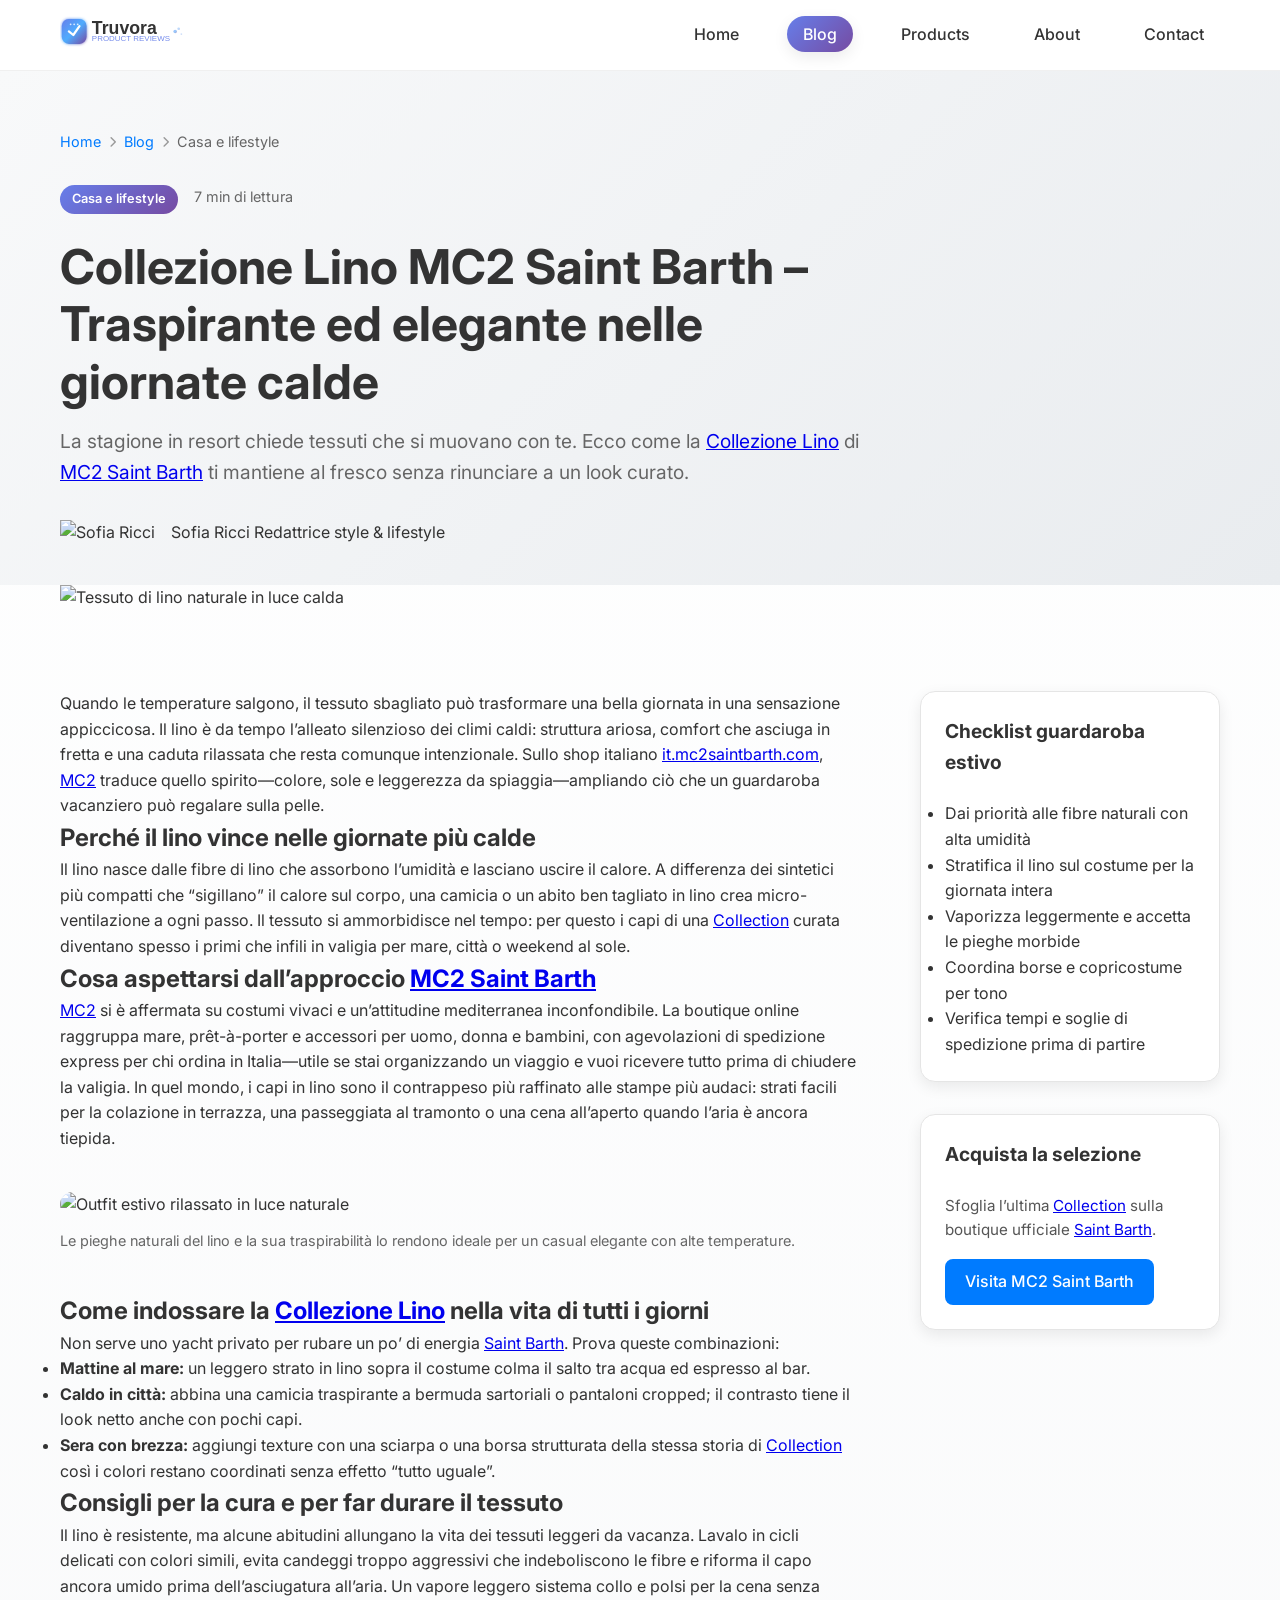
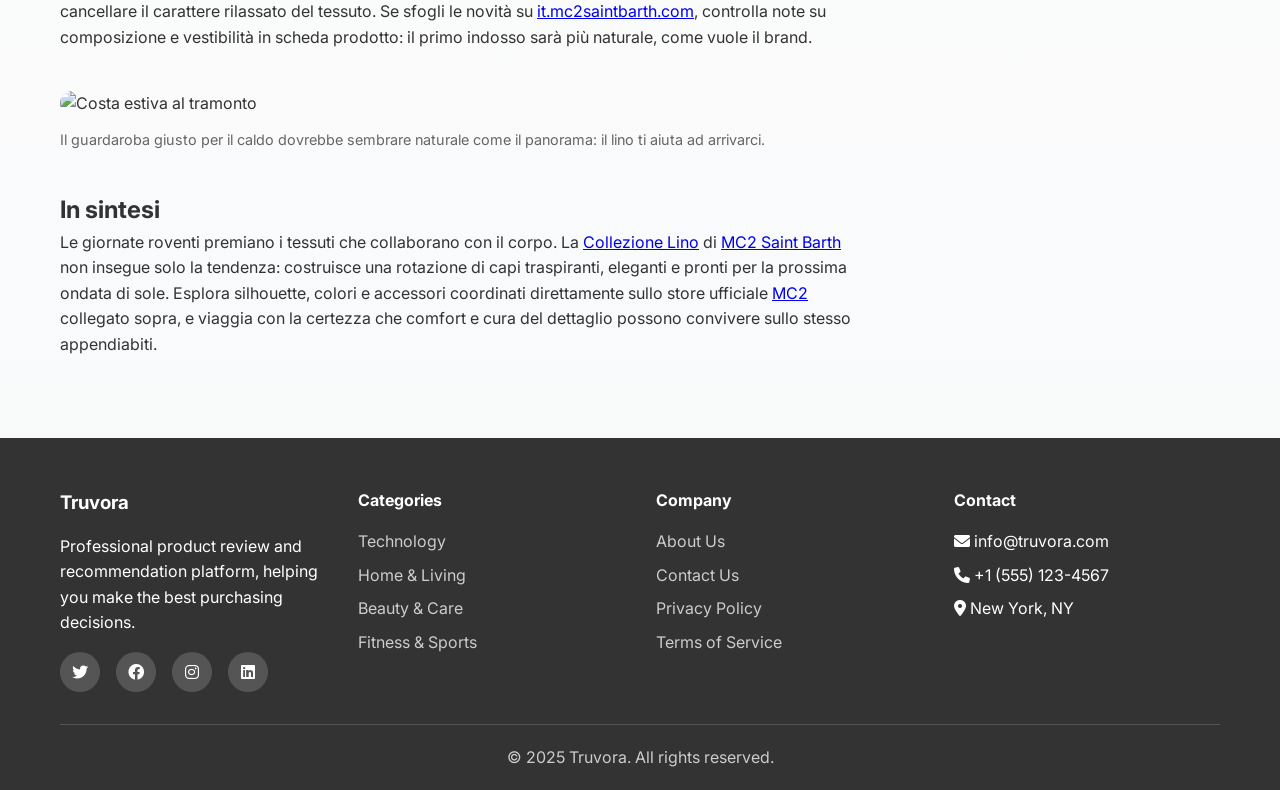
==== commit 072c6a50: "5.19" ====
--- a/article-mc2-saint-barth-linen.html
+++ b/article-mc2-saint-barth-linen.html
@@ -1,10 +1,10 @@
 <!DOCTYPE html>
-<html lang="en">
+<html lang="it">
 <head>
     <meta charset="UTF-8">
     <meta name="viewport" content="width=device-width, initial-scale=1.0">
-    <title>MC2 Saint Barth Linen Collection – Breathable &amp; Elegant for Hot Days | Truvora</title>
-    <meta name="description" content="Why linen belongs in your summer rotation: a closer look at the MC2 Saint Barth Linen Collection for breathable, elegant warm-weather style.">
+    <title>Collezione Lino MC2 Saint Barth – Traspirante ed elegante nelle giornate calde | Truvora</title>
+    <meta name="description" content="Perché il lino merita un posto nel guardaroba estivo: la Collezione Lino MC2 Saint Barth per uno stile fresco, elegante e adatto al caldo.">
     <link rel="stylesheet" href="styles.css">
     <link href="https://fonts.googleapis.com/css2?family=Inter:wght@300;400;500;600;700&display=swap" rel="stylesheet">
     <link rel="stylesheet" href="https://cdnjs.cloudflare.com/ajax/libs/font-awesome/6.0.0/css/all.min.css">
@@ -43,24 +43,23 @@
                         <i class="fas fa-chevron-right"></i>
                         <a href="index.html#blog">Blog</a>
                         <i class="fas fa-chevron-right"></i>
-                        <span>Home &amp; Living</span>
+                        <span>Casa e lifestyle</span>
                     </div>
 
                     <div class="article-header">
                         <div class="article-meta">
-                            <span class="article-category">Home &amp; Living</span>
-                            <time class="article-date" datetime="2026-05-12">May 12, 2026</time>
-                            <span class="article-read-time">7 min read</span>
+                            <span class="article-category">Casa e lifestyle</span>
+                            <span class="article-read-time">7 min di lettura</span>
                         </div>
 
-                        <h1 class="article-title">MC2 Saint Barth Linen Collection – Breathable &amp; Elegant for Hot Days</h1>
-                        <p class="article-subtitle">Resort season asks for fabrics that move with you. Here is how the <a href="https://admin.rewardoo.com/track/f3d2XEMuxmLf26zHn4UpFUmrH_b_bd1S8TTTZJlPIyOnU4Ndp4Wq_bPQtnCunZv2vePEtzWHOWPF6J0ziDn4dPK?source=inner&amp;url=https%3A%2F%2Fit.mc2saintbarth.com%2F">Linen Collection</a> from <a href="https://admin.rewardoo.com/track/f3d2XEMuxmLf26zHn4UpFUmrH_b_bd1S8TTTZJlPIyOnU4Ndp4Wq_bPQtnCunZv2vePEtzWHOWPF6J0ziDn4dPK?source=inner&amp;url=https%3A%2F%2Fit.mc2saintbarth.com%2F">MC2 Saint Barth</a> keeps you cool without giving up polish.</p>
+                        <h1 class="article-title">Collezione Lino MC2 Saint Barth – Traspirante ed elegante nelle giornate calde</h1>
+                        <p class="article-subtitle">La stagione in resort chiede tessuti che si muovano con te. Ecco come la <a href="https://admin.rewardoo.com/track/f3d2XEMuxmLf26zHn4UpFUmrH_b_bd1S8TTTZJlPIyOnU4Ndp4Wq_bPQtnCunZv2vePEtzWHOWPF6J0ziDn4dPK?source=inner&amp;url=https%3A%2F%2Fit.mc2saintbarth.com%2F">Collezione Lino</a> di <a href="https://admin.rewardoo.com/track/f3d2XEMuxmLf26zHn4UpFUmrH_b_bd1S8TTTZJlPIyOnU4Ndp4Wq_bPQtnCunZv2vePEtzWHOWPF6J0ziDn4dPK?source=inner&amp;url=https%3A%2F%2Fit.mc2saintbarth.com%2F">MC2 Saint Barth</a> ti mantiene al fresco senza rinunciare a un look curato.</p>
 
                         <div class="article-author">
                             <img src="https://images.unsplash.com/photo-1544005313-94ddf0286df2?w=50&amp;h=50&amp;fit=crop&amp;crop=face" alt="Sofia Ricci">
                             <div class="author-info">
                                 <span class="author-name">Sofia Ricci</span>
-                                <span class="author-title">Style &amp; Lifestyle Editor</span>
+                                <span class="author-title">Redattrice style &amp; lifestyle</span>
                             </div>
                         </div>
                     </div>
@@ -69,7 +68,7 @@
 
             <section class="article-image">
                 <div class="container">
-                    <img src="https://images.unsplash.com/photo-1620799140408-edc6dcb6d633?w=1200&amp;h=600&amp;fit=crop" alt="Natural linen fabric texture in warm daylight" class="featured-image">
+                    <img src="https://images.unsplash.com/photo-1620799140408-edc6dcb6d633?w=1200&amp;h=600&amp;fit=crop" alt="Tessuto di lino naturale in luce calda" class="featured-image">
                 </div>
             </section>
 
@@ -77,55 +76,55 @@
                 <div class="container">
                     <div class="content-wrapper">
                         <div class="article-body">
-                            <p class="lead">When thermometers climb, the wrong fabric can turn a beautiful afternoon into a sticky chore. Linen has long been the quiet hero of warm climates: airy structure, quick-drying comfort, and a relaxed drape that still reads intentional. On the Italian resortwear destination <a href="https://admin.rewardoo.com/track/f3d2XEMuxmLf26zHn4UpFUmrH_b_bd1S8TTTZJlPIyOnU4Ndp4Wq_bPQtnCunZv2vePEtzWHOWPF6J0ziDn4dPK?source=inner&amp;url=https%3A%2F%2Fit.mc2saintbarth.com%2F">it.mc2saintbarth.com</a>, <a href="https://admin.rewardoo.com/track/f3d2XEMuxmLf26zHn4UpFUmrH_b_bd1S8TTTZJlPIyOnU4Ndp4Wq_bPQtnCunZv2vePEtzWHOWPF6J0ziDn4dPK?source=inner&amp;url=https%3A%2F%2Fit.mc2saintbarth.com%2F">MC2</a> channels that same spirit—color, sun, and seaside ease—while expanding what a holiday wardrobe can feel like on the skin.</p>
+                            <p class="lead">Quando le temperature salgono, il tessuto sbagliato può trasformare una bella giornata in una sensazione appiccicosa. Il lino è da tempo l’alleato silenzioso dei climi caldi: struttura ariosa, comfort che asciuga in fretta e una caduta rilassata che resta comunque intenzionale. Sullo shop italiano <a href="https://admin.rewardoo.com/track/f3d2XEMuxmLf26zHn4UpFUmrH_b_bd1S8TTTZJlPIyOnU4Ndp4Wq_bPQtnCunZv2vePEtzWHOWPF6J0ziDn4dPK?source=inner&amp;url=https%3A%2F%2Fit.mc2saintbarth.com%2F">it.mc2saintbarth.com</a>, <a href="https://admin.rewardoo.com/track/f3d2XEMuxmLf26zHn4UpFUmrH_b_bd1S8TTTZJlPIyOnU4Ndp4Wq_bPQtnCunZv2vePEtzWHOWPF6J0ziDn4dPK?source=inner&amp;url=https%3A%2F%2Fit.mc2saintbarth.com%2F">MC2</a> traduce quello spirito—colore, sole e leggerezza da spiaggia—ampliando ciò che un guardaroba vacanziero può regalare sulla pelle.</p>
 
-                            <h2>Why linen wins on the hottest days</h2>
-                            <p>Linen is made from flax fibers that naturally wick moisture and allow heat to escape. Unlike dense synthetics that seal warmth against the body, a well-cut linen shirt or dress creates micro-ventilation with every step. The fabric softens over time, which is why pieces from a considered <a href="https://admin.rewardoo.com/track/f3d2XEMuxmLf26zHn4UpFUmrH_b_bd1S8TTTZJlPIyOnU4Ndp4Wq_bPQtnCunZv2vePEtzWHOWPF6J0ziDn4dPK?source=inner&amp;url=https%3A%2F%2Fit.mc2saintbarth.com%2F">Collection</a> often become the ones you reach for first when packing for coasts, cities, or long weekends in the sun.</p>
+                            <h2>Perché il lino vince nelle giornate più calde</h2>
+                            <p>Il lino nasce dalle fibre di lino che assorbono l’umidità e lasciano uscire il calore. A differenza dei sintetici più compatti che “sigillano” il calore sul corpo, una camicia o un abito ben tagliato in lino crea micro-ventilazione a ogni passo. Il tessuto si ammorbidisce nel tempo: per questo i capi di una <a href="https://admin.rewardoo.com/track/f3d2XEMuxmLf26zHn4UpFUmrH_b_bd1S8TTTZJlPIyOnU4Ndp4Wq_bPQtnCunZv2vePEtzWHOWPF6J0ziDn4dPK?source=inner&amp;url=https%3A%2F%2Fit.mc2saintbarth.com%2F">Collection</a> curata diventano spesso i primi che infili in valigia per mare, città o weekend al sole.</p>
 
-                            <h2>What to expect from the <a href="https://admin.rewardoo.com/track/f3d2XEMuxmLf26zHn4UpFUmrH_b_bd1S8TTTZJlPIyOnU4Ndp4Wq_bPQtnCunZv2vePEtzWHOWPF6J0ziDn4dPK?source=inner&amp;url=https%3A%2F%2Fit.mc2saintbarth.com%2F">MC2 Saint Barth</a> approach</h2>
-                            <p><a href="https://admin.rewardoo.com/track/f3d2XEMuxmLf26zHn4UpFUmrH_b_bd1S8TTTZJlPIyOnU4Ndp4Wq_bPQtnCunZv2vePEtzWHOWPF6J0ziDn4dPK?source=inner&amp;url=https%3A%2F%2Fit.mc2saintbarth.com%2F">MC2</a> built its reputation on vivid beachwear and an unmistakably Mediterranean attitude. The brand’s online boutique groups swim, ready-to-wear, and accessories for men, women, and children, with express shipping incentives for shoppers in Italy—useful context if you are planning a trip and want everything to arrive before you zip your suitcase. Within that world, linen pieces act as the sophisticated counterweight to bold prints: easy layers for breakfast on the terrace, sunset walks, or an open-air dinner when the breeze still carries the heat of the day.</p>
+                            <h2>Cosa aspettarsi dall’approccio <a href="https://admin.rewardoo.com/track/f3d2XEMuxmLf26zHn4UpFUmrH_b_bd1S8TTTZJlPIyOnU4Ndp4Wq_bPQtnCunZv2vePEtzWHOWPF6J0ziDn4dPK?source=inner&amp;url=https%3A%2F%2Fit.mc2saintbarth.com%2F">MC2 Saint Barth</a></h2>
+                            <p><a href="https://admin.rewardoo.com/track/f3d2XEMuxmLf26zHn4UpFUmrH_b_bd1S8TTTZJlPIyOnU4Ndp4Wq_bPQtnCunZv2vePEtzWHOWPF6J0ziDn4dPK?source=inner&amp;url=https%3A%2F%2Fit.mc2saintbarth.com%2F">MC2</a> si è affermata su costumi vivaci e un’attitudine mediterranea inconfondibile. La boutique online raggruppa mare, prêt-à-porter e accessori per uomo, donna e bambini, con agevolazioni di spedizione express per chi ordina in Italia—utile se stai organizzando un viaggio e vuoi ricevere tutto prima di chiudere la valigia. In quel mondo, i capi in lino sono il contrappeso più raffinato alle stampe più audaci: strati facili per la colazione in terrazza, una passeggiata al tramonto o una cena all’aperto quando l’aria è ancora tiepida.</p>
 
                             <figure style="margin: 2.5rem 0;">
-                                <img src="https://images.unsplash.com/photo-1503341504253-dff4815485f1?w=1000&amp;h=560&amp;fit=crop" alt="Relaxed summer linen-style outfit in natural light" style="width: 100%; border-radius: var(--border-radius, 12px); display: block;">
-                                <figcaption style="margin-top: 0.75rem; font-size: 0.9rem; color: #666;">Linen’s natural creases and breathability make it ideal for elevated casual dressing in high temperatures.</figcaption>
+                                <img src="https://images.unsplash.com/photo-1503341504253-dff4815485f1?w=1000&amp;h=560&amp;fit=crop" alt="Outfit estivo rilassato in luce naturale" style="width: 100%; border-radius: var(--border-radius, 12px); display: block;">
+                                <figcaption style="margin-top: 0.75rem; font-size: 0.9rem; color: #666;">Le pieghe naturali del lino e la sua traspirabilità lo rendono ideale per un casual elegante con alte temperature.</figcaption>
                             </figure>
 
-                            <h2>Styling the <a href="https://admin.rewardoo.com/track/f3d2XEMuxmLf26zHn4UpFUmrH_b_bd1S8TTTZJlPIyOnU4Ndp4Wq_bPQtnCunZv2vePEtzWHOWPF6J0ziDn4dPK?source=inner&amp;url=https%3A%2F%2Fit.mc2saintbarth.com%2F">Linen Collection</a> for real life</h2>
-                            <p>You do not need a private yacht to borrow a bit of <a href="https://admin.rewardoo.com/track/f3d2XEMuxmLf26zHn4UpFUmrH_b_bd1S8TTTZJlPIyOnU4Ndp4Wq_bPQtnCunZv2vePEtzWHOWPF6J0ziDn4dPK?source=inner&amp;url=https%3A%2F%2Fit.mc2saintbarth.com%2F">Saint Barth</a> energy. Try these combinations:</p>
+                            <h2>Come indossare la <a href="https://admin.rewardoo.com/track/f3d2XEMuxmLf26zHn4UpFUmrH_b_bd1S8TTTZJlPIyOnU4Ndp4Wq_bPQtnCunZv2vePEtzWHOWPF6J0ziDn4dPK?source=inner&amp;url=https%3A%2F%2Fit.mc2saintbarth.com%2F">Collezione Lino</a> nella vita di tutti i giorni</h2>
+                            <p>Non serve uno yacht privato per rubare un po’ di energia <a href="https://admin.rewardoo.com/track/f3d2XEMuxmLf26zHn4UpFUmrH_b_bd1S8TTTZJlPIyOnU4Ndp4Wq_bPQtnCunZv2vePEtzWHOWPF6J0ziDn4dPK?source=inner&amp;url=https%3A%2F%2Fit.mc2saintbarth.com%2F">Saint Barth</a>. Prova queste combinazioni:</p>
                             <ul>
-                                <li><strong>Coastal mornings:</strong> A lightweight linen layer over swimwear bridges the gap between the water and espresso at the bar.</li>
-                                <li><strong>City heat:</strong> Pair a breathable shirt with tailored shorts or cropped trousers; the contrast keeps the look sharp even when the outfit is minimal.</li>
-                                <li><strong>Evening breeze:</strong> Add texture with a scarf or structured bag from the same <a href="https://admin.rewardoo.com/track/f3d2XEMuxmLf26zHn4UpFUmrH_b_bd1S8TTTZJlPIyOnU4Ndp4Wq_bPQtnCunZv2vePEtzWHOWPF6J0ziDn4dPK?source=inner&amp;url=https%3A%2F%2Fit.mc2saintbarth.com%2F">Collection</a> story so colors stay coordinated without looking overly “matchy.”</li>
+                                <li><strong>Mattine al mare:</strong> un leggero strato in lino sopra il costume colma il salto tra acqua ed espresso al bar.</li>
+                                <li><strong>Caldo in città:</strong> abbina una camicia traspirante a bermuda sartoriali o pantaloni cropped; il contrasto tiene il look netto anche con pochi capi.</li>
+                                <li><strong>Sera con brezza:</strong> aggiungi texture con una sciarpa o una borsa strutturata della stessa storia di <a href="https://admin.rewardoo.com/track/f3d2XEMuxmLf26zHn4UpFUmrH_b_bd1S8TTTZJlPIyOnU4Ndp4Wq_bPQtnCunZv2vePEtzWHOWPF6J0ziDn4dPK?source=inner&amp;url=https%3A%2F%2Fit.mc2saintbarth.com%2F">Collection</a> così i colori restano coordinati senza effetto “tutto uguale”.</li>
                             </ul>
 
-                            <h2>Care tips that protect your investment</h2>
-                            <p>Linen is durable, but a few habits extend the life of vacation-weight weaves. Wash on gentle cycles with like colors, avoid harsh bleach that weakens fibers, and reshape while damp before air-drying. A light steam smooths collar and cuff lines for dinner without erasing the fabric’s relaxed character. If you are browsing new arrivals on <a href="https://admin.rewardoo.com/track/f3d2XEMuxmLf26zHn4UpFUmrH_b_bd1S8TTTZJlPIyOnU4Ndp4Wq_bPQtnCunZv2vePEtzWHOWPF6J0ziDn4dPK?source=inner&amp;url=https%3A%2F%2Fit.mc2saintbarth.com%2F">it.mc2saintbarth.com</a>, check fabric notes and fit guidance on each product page so your first wear feels as effortless as the brand intends.</p>
+                            <h2>Consigli per la cura e per far durare il tessuto</h2>
+                            <p>Il lino è resistente, ma alcune abitudini allungano la vita dei tessuti leggeri da vacanza. Lavalo in cicli delicati con colori simili, evita candeggi troppo aggressivi che indeboliscono le fibre e riforma il capo ancora umido prima dell’asciugatura all’aria. Un vapore leggero sistema collo e polsi per la cena senza cancellare il carattere rilassato del tessuto. Se sfogli le novità su <a href="https://admin.rewardoo.com/track/f3d2XEMuxmLf26zHn4UpFUmrH_b_bd1S8TTTZJlPIyOnU4Ndp4Wq_bPQtnCunZv2vePEtzWHOWPF6J0ziDn4dPK?source=inner&amp;url=https%3A%2F%2Fit.mc2saintbarth.com%2F">it.mc2saintbarth.com</a>, controlla note su composizione e vestibilità in scheda prodotto: il primo indosso sarà più naturale, come vuole il brand.</p>
 
                             <figure style="margin: 2.5rem 0;">
-                                <img src="https://images.unsplash.com/photo-1469334031218-e382a71b716b?w=1000&amp;h=560&amp;fit=crop" alt="Serene summer coast at golden hour" style="width: 100%; border-radius: var(--border-radius, 12px); display: block;">
-                                <figcaption style="margin-top: 0.75rem; font-size: 0.9rem; color: #666;">The right warm-weather wardrobe should feel as natural as the view—linen helps you get there.</figcaption>
+                                <img src="https://images.unsplash.com/photo-1469334031218-e382a71b716b?w=1000&amp;h=560&amp;fit=crop" alt="Costa estiva al tramonto" style="width: 100%; border-radius: var(--border-radius, 12px); display: block;">
+                                <figcaption style="margin-top: 0.75rem; font-size: 0.9rem; color: #666;">Il guardaroba giusto per il caldo dovrebbe sembrare naturale come il panorama: il lino ti aiuta ad arrivarci.</figcaption>
                             </figure>
 
-                            <h2>Bottom line</h2>
-                            <p>Hot days reward fabrics that work with your body, not against it. The <a href="https://admin.rewardoo.com/track/f3d2XEMuxmLf26zHn4UpFUmrH_b_bd1S8TTTZJlPIyOnU4Ndp4Wq_bPQtnCunZv2vePEtzWHOWPF6J0ziDn4dPK?source=inner&amp;url=https%3A%2F%2Fit.mc2saintbarth.com%2F">Linen Collection</a> from <a href="https://admin.rewardoo.com/track/f3d2XEMuxmLf26zHn4UpFUmrH_b_bd1S8TTTZJlPIyOnU4Ndp4Wq_bPQtnCunZv2vePEtzWHOWPF6J0ziDn4dPK?source=inner&amp;url=https%3A%2F%2Fit.mc2saintbarth.com%2F">MC2 Saint Barth</a> is less about chasing trends and more about building a rotation of pieces that stay breathable, elegant, and ready for the next wave of sunshine. Explore silhouettes, colors, and coordinating accessories directly on the official <a href="https://admin.rewardoo.com/track/f3d2XEMuxmLf26zHn4UpFUmrH_b_bd1S8TTTZJlPIyOnU4Ndp4Wq_bPQtnCunZv2vePEtzWHOWPF6J0ziDn4dPK?source=inner&amp;url=https%3A%2F%2Fit.mc2saintbarth.com%2F">MC2</a> storefront linked above, and pack with the confidence that comfort and polish can share the same hanger.</p>
+                            <h2>In sintesi</h2>
+                            <p>Le giornate roventi premiano i tessuti che collaborano con il corpo. La <a href="https://admin.rewardoo.com/track/f3d2XEMuxmLf26zHn4UpFUmrH_b_bd1S8TTTZJlPIyOnU4Ndp4Wq_bPQtnCunZv2vePEtzWHOWPF6J0ziDn4dPK?source=inner&amp;url=https%3A%2F%2Fit.mc2saintbarth.com%2F">Collezione Lino</a> di <a href="https://admin.rewardoo.com/track/f3d2XEMuxmLf26zHn4UpFUmrH_b_bd1S8TTTZJlPIyOnU4Ndp4Wq_bPQtnCunZv2vePEtzWHOWPF6J0ziDn4dPK?source=inner&amp;url=https%3A%2F%2Fit.mc2saintbarth.com%2F">MC2 Saint Barth</a> non insegue solo la tendenza: costruisce una rotazione di capi traspiranti, eleganti e pronti per la prossima ondata di sole. Esplora silhouette, colori e accessori coordinati direttamente sullo store ufficiale <a href="https://admin.rewardoo.com/track/f3d2XEMuxmLf26zHn4UpFUmrH_b_bd1S8TTTZJlPIyOnU4Ndp4Wq_bPQtnCunZv2vePEtzWHOWPF6J0ziDn4dPK?source=inner&amp;url=https%3A%2F%2Fit.mc2saintbarth.com%2F">MC2</a> collegato sopra, e viaggia con la certezza che comfort e cura del dettaglio possono convivere sullo stesso appendiabiti.</p>
                         </div>
 
                         <aside class="article-sidebar">
                             <div class="sidebar-widget">
-                                <h3>Summer wardrobe checklist</h3>
+                                <h3>Checklist guardaroba estivo</h3>
                                 <ul class="takeaways-list">
-                                    <li>Prioritize natural fibers in high humidity</li>
-                                    <li>Layer linen over swim for all-day plans</li>
-                                    <li>Steam lightly; embrace soft creasing</li>
-                                    <li>Coordinate bags and cover-ups by tone</li>
-                                    <li>Verify shipping cutoffs before travel</li>
+                                    <li>Dai priorità alle fibre naturali con alta umidità</li>
+                                    <li>Stratifica il lino sul costume per la giornata intera</li>
+                                    <li>Vaporizza leggermente e accetta le pieghe morbide</li>
+                                    <li>Coordina borse e copricostume per tono</li>
+                                    <li>Verifica tempi e soglie di spedizione prima di partire</li>
                                 </ul>
                             </div>
 
                             <div class="sidebar-widget">
-                                <h3>Shop the edit</h3>
-                                <p style="font-size: 0.95rem; color: #555; margin-bottom: 1rem;">Browse the latest <a href="https://admin.rewardoo.com/track/f3d2XEMuxmLf26zHn4UpFUmrH_b_bd1S8TTTZJlPIyOnU4Ndp4Wq_bPQtnCunZv2vePEtzWHOWPF6J0ziDn4dPK?source=inner&amp;url=https%3A%2F%2Fit.mc2saintbarth.com%2F">Collection</a> on the official <a href="https://admin.rewardoo.com/track/f3d2XEMuxmLf26zHn4UpFUmrH_b_bd1S8TTTZJlPIyOnU4Ndp4Wq_bPQtnCunZv2vePEtzWHOWPF6J0ziDn4dPK?source=inner&amp;url=https%3A%2F%2Fit.mc2saintbarth.com%2F">Saint Barth</a> boutique.</p>
-                                <a href="https://admin.rewardoo.com/track/f3d2XEMuxmLf26zHn4UpFUmrH_b_bd1S8TTTZJlPIyOnU4Ndp4Wq_bPQtnCunZv2vePEtzWHOWPF6J0ziDn4dPK?source=inner&amp;url=https%3A%2F%2Fit.mc2saintbarth.com%2F" class="btn btn-primary" style="display: inline-block; padding: 0.65rem 1.25rem; text-decoration: none; border-radius: 8px;">Visit MC2 Saint Barth</a>
+                                <h3>Acquista la selezione</h3>
+                                <p style="font-size: 0.95rem; color: #555; margin-bottom: 1rem;">Sfoglia l’ultima <a href="https://admin.rewardoo.com/track/f3d2XEMuxmLf26zHn4UpFUmrH_b_bd1S8TTTZJlPIyOnU4Ndp4Wq_bPQtnCunZv2vePEtzWHOWPF6J0ziDn4dPK?source=inner&amp;url=https%3A%2F%2Fit.mc2saintbarth.com%2F">Collection</a> sulla boutique ufficiale <a href="https://admin.rewardoo.com/track/f3d2XEMuxmLf26zHn4UpFUmrH_b_bd1S8TTTZJlPIyOnU4Ndp4Wq_bPQtnCunZv2vePEtzWHOWPF6J0ziDn4dPK?source=inner&amp;url=https%3A%2F%2Fit.mc2saintbarth.com%2F">Saint Barth</a>.</p>
+                                <a href="https://admin.rewardoo.com/track/f3d2XEMuxmLf26zHn4UpFUmrH_b_bd1S8TTTZJlPIyOnU4Ndp4Wq_bPQtnCunZv2vePEtzWHOWPF6J0ziDn4dPK?source=inner&amp;url=https%3A%2F%2Fit.mc2saintbarth.com%2F" class="btn btn-primary" style="display: inline-block; padding: 0.65rem 1.25rem; text-decoration: none; border-radius: 8px;">Visita MC2 Saint Barth</a>
                             </div>
                         </aside>
                     </div>
